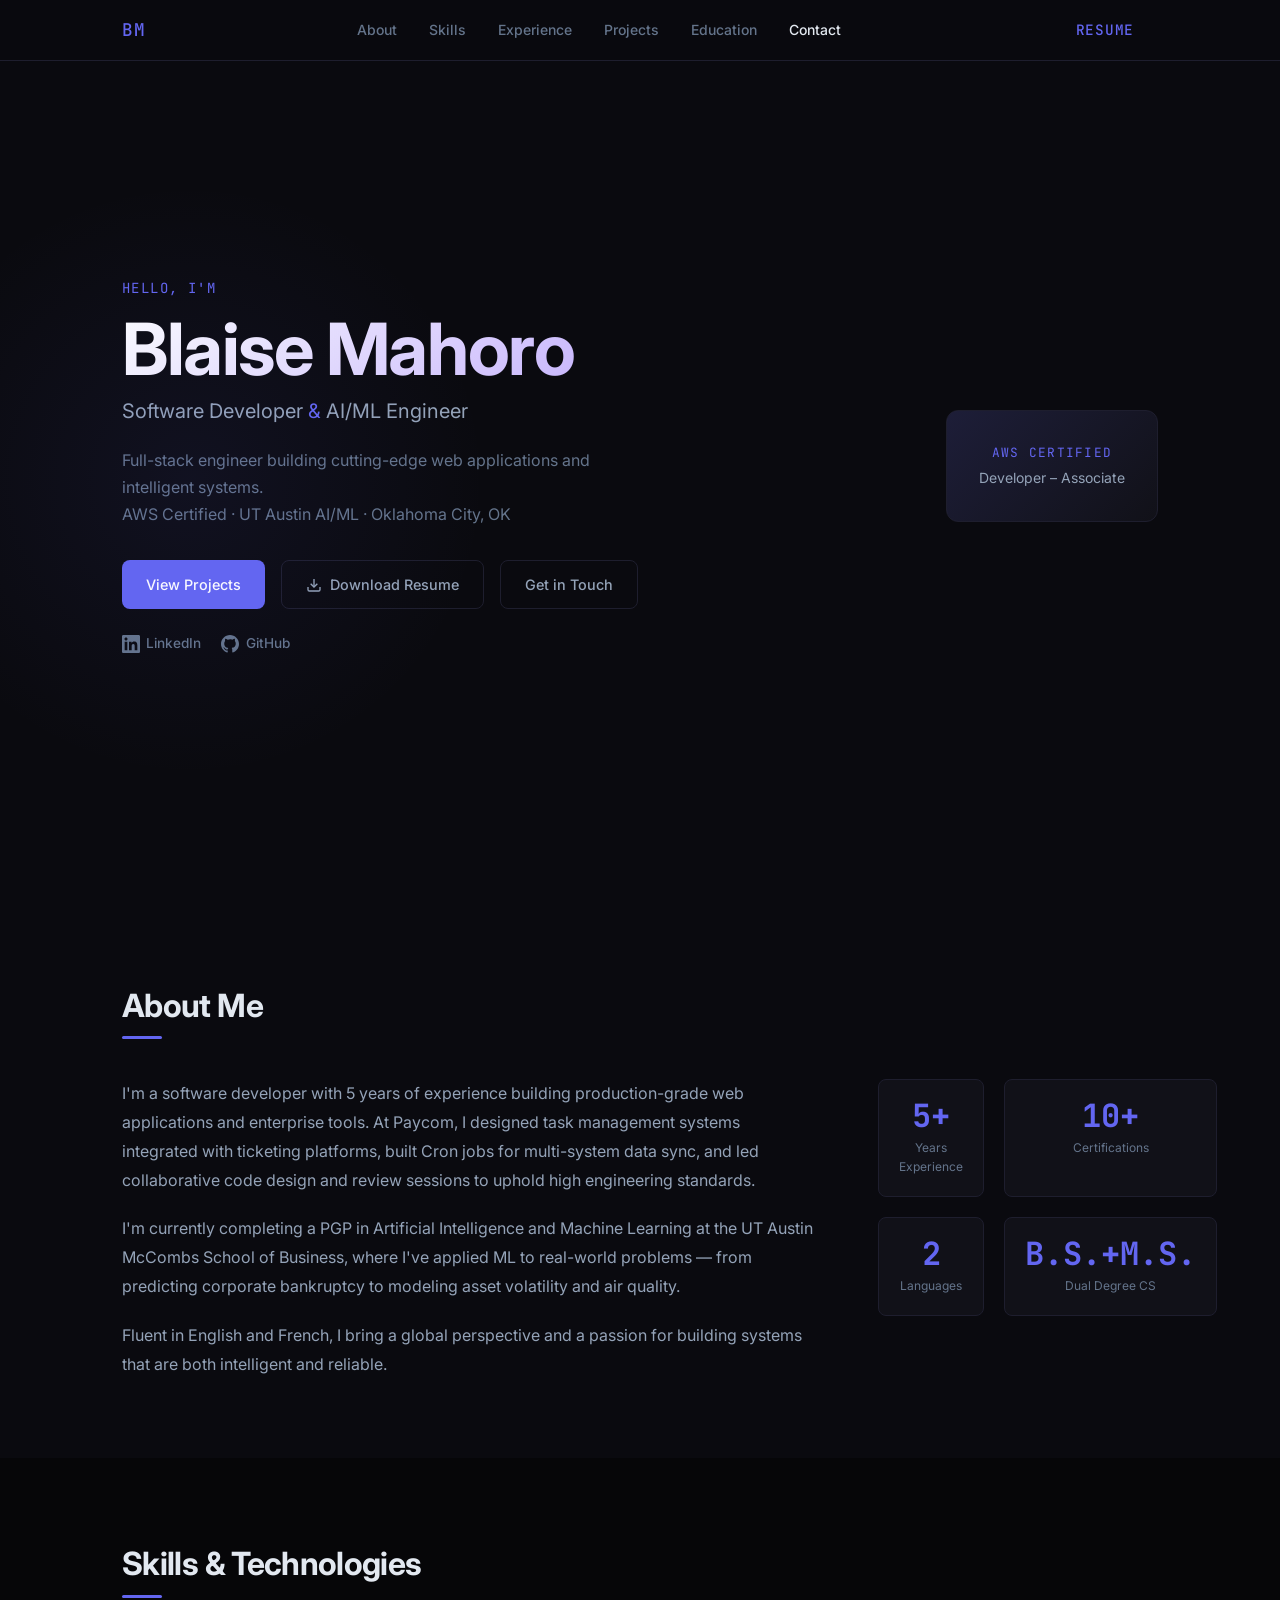
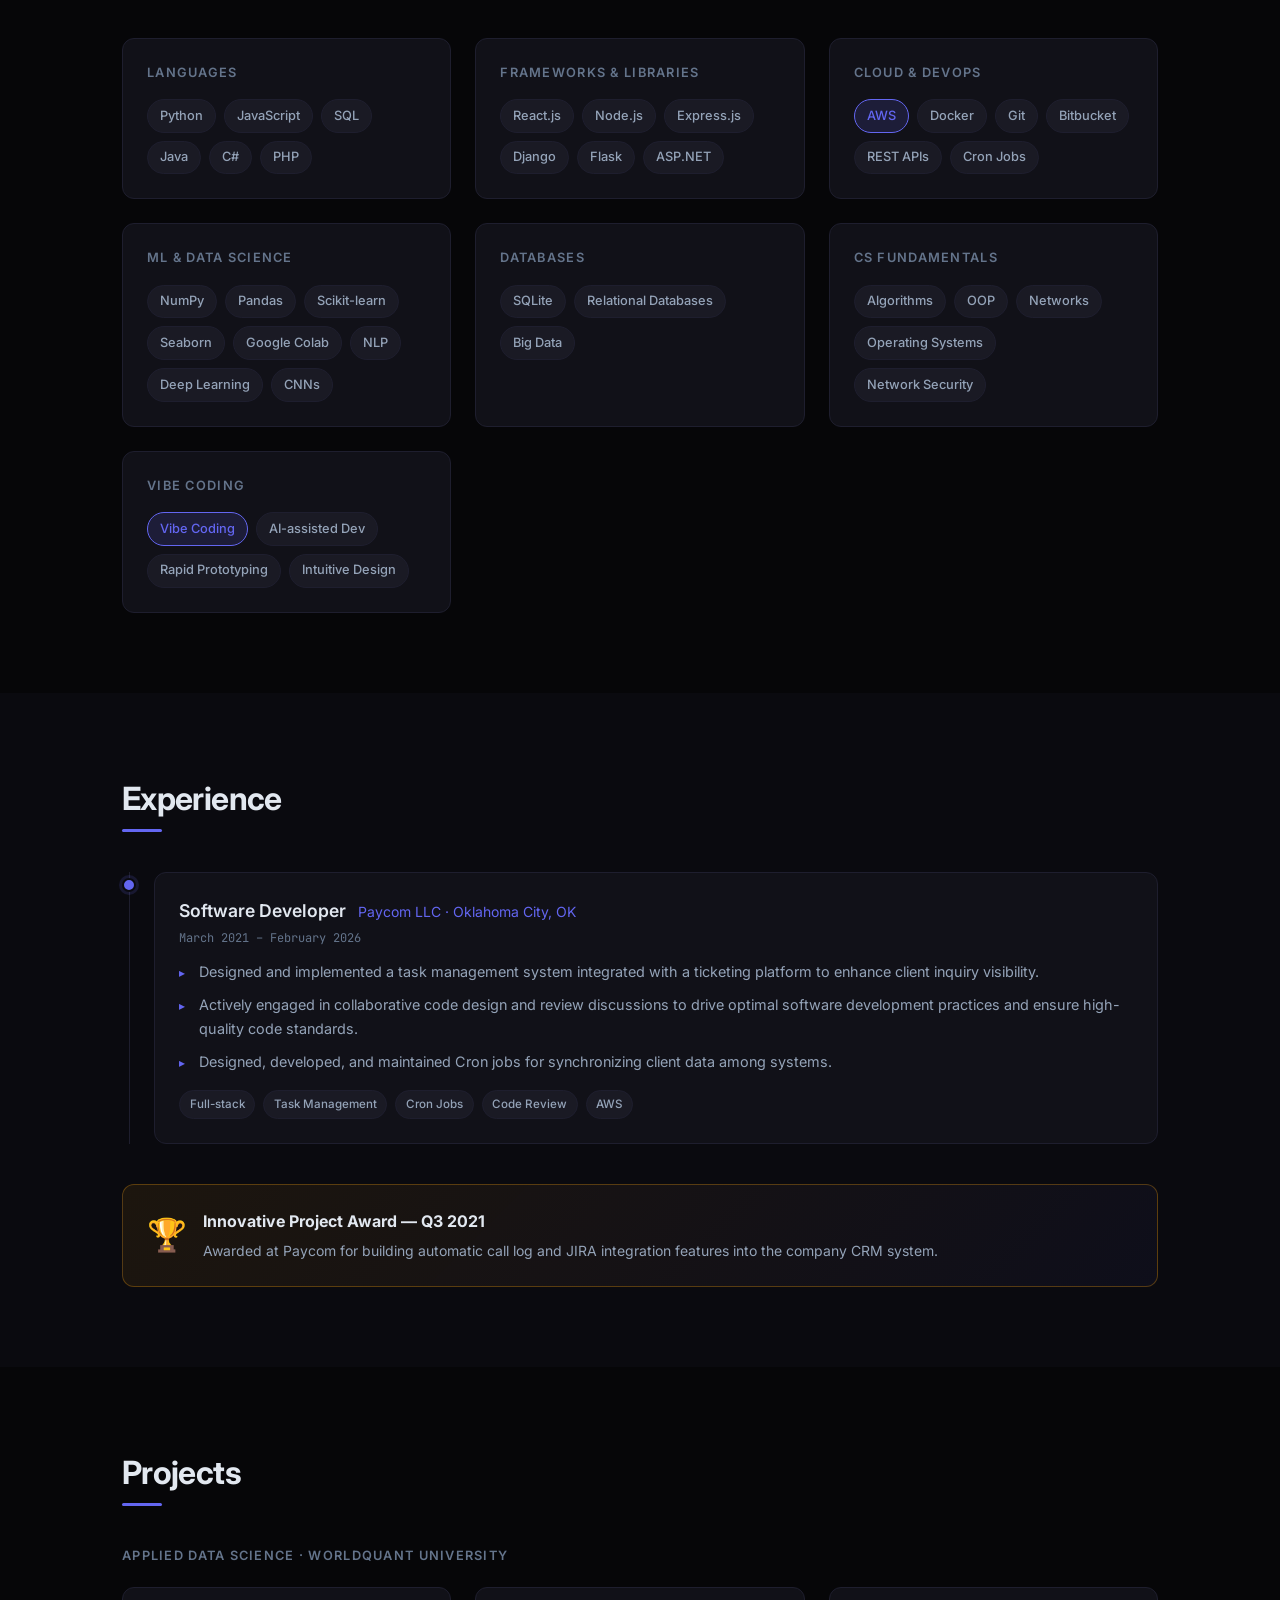
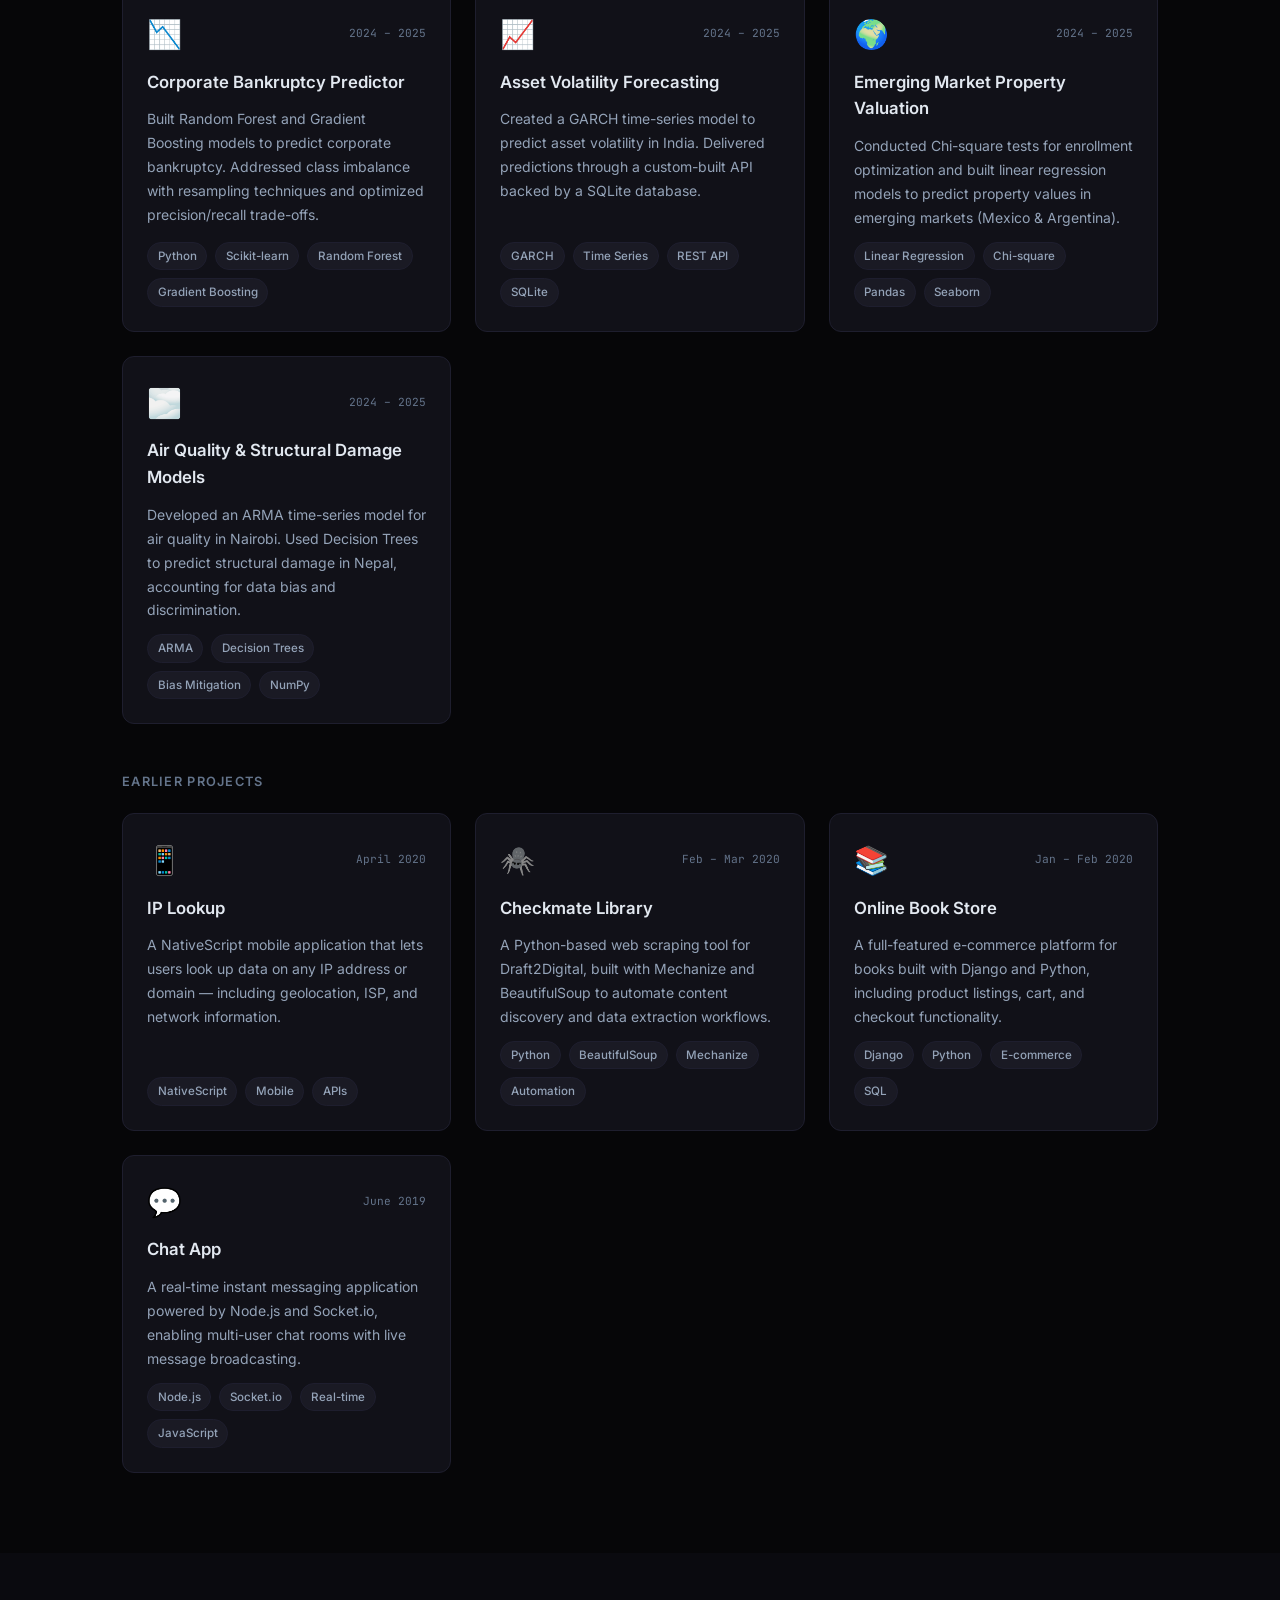
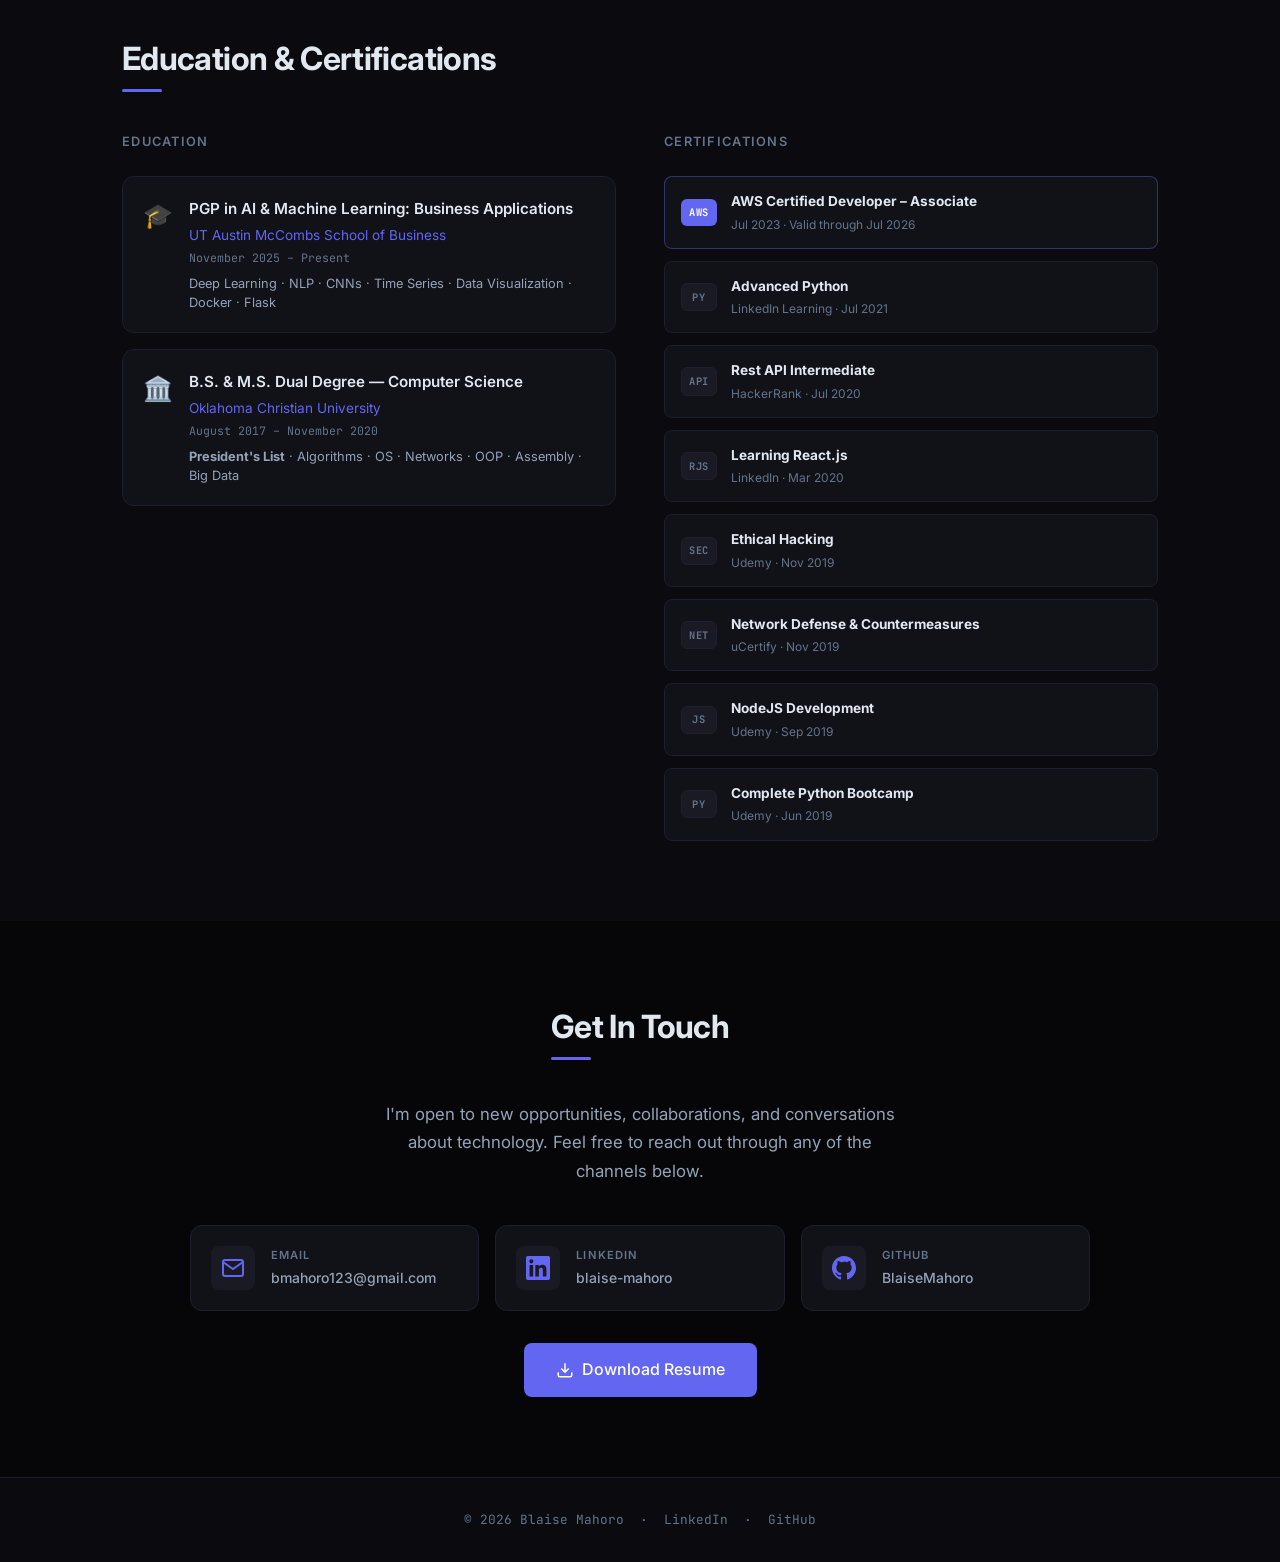
==== index.html @ bd72ef9e "Initial portfolio site" ====
<!DOCTYPE html>
<html lang="en">
<head>
  <meta charset="UTF-8" />
  <meta name="viewport" content="width=device-width, initial-scale=1.0" />
  <title>Blaise Mahoro — Software Developer</title>
  <link rel="stylesheet" href="style.css" />
  <link rel="preconnect" href="https://fonts.googleapis.com" />
  <link href="https://fonts.googleapis.com/css2?family=Inter:wght@300;400;500;600;700&family=JetBrains+Mono:wght@400;500&display=swap" rel="stylesheet" />
</head>
<body>

  <!-- Navigation -->
  <nav class="nav">
    <div class="nav-inner">
      <span class="nav-logo">BM</span>
      <ul class="nav-links">
        <li><a href="#about">About</a></li>
        <li><a href="#skills">Skills</a></li>
        <li><a href="#experience">Experience</a></li>
        <li><a href="#projects">Projects</a></li>
        <li><a href="#education">Education</a></li>
        <li><a href="#contact">Contact</a></li>
      </ul>
      <a href="blaise_mahoro_resume.pdf" target="_blank" class="btn btn-nav-resume">Resume</a>
    </div>
  </nav>

  <!-- Hero -->
  <section class="hero">
    <div class="hero-content">
      <p class="hero-eyebrow">Hello, I'm</p>
      <h1 class="hero-name">Blaise Mahoro</h1>
      <p class="hero-title">Software Developer <span class="at">&amp;</span> AI/ML Engineer</p>
      <p class="hero-sub">Full-stack engineer building cutting-edge web applications and intelligent systems.<br/>AWS Certified · UT Austin AI/ML · Oklahoma City, OK</p>
      <div class="hero-cta">
        <a href="#projects" class="btn btn-primary">View Projects</a>
        <a href="blaise_mahoro_resume.pdf" target="_blank" class="btn btn-outline">
          <svg xmlns="http://www.w3.org/2000/svg" viewBox="0 0 24 24" fill="none" stroke="currentColor" stroke-width="2" width="16" height="16"><path d="M21 15v4a2 2 0 0 1-2 2H5a2 2 0 0 1-2-2v-4"/><polyline points="7 10 12 15 17 10"/><line x1="12" y1="15" x2="12" y2="3"/></svg>
          Download Resume
        </a>
        <a href="#contact" class="btn btn-outline">Get in Touch</a>
      </div>
      <div class="hero-socials">
        <a href="https://www.linkedin.com/in/blaise-mahoro/" target="_blank" rel="noopener" class="social-link">
          <svg xmlns="http://www.w3.org/2000/svg" viewBox="0 0 24 24" fill="currentColor" width="18" height="18"><path d="M20.447 20.452h-3.554v-5.569c0-1.328-.027-3.037-1.852-3.037-1.853 0-2.136 1.445-2.136 2.939v5.667H9.351V9h3.414v1.561h.046c.477-.9 1.637-1.85 3.37-1.85 3.601 0 4.267 2.37 4.267 5.455v6.286zM5.337 7.433c-1.144 0-2.063-.926-2.063-2.065 0-1.138.92-2.063 2.063-2.063 1.14 0 2.064.925 2.064 2.063 0 1.139-.925 2.065-2.064 2.065zm1.782 13.019H3.555V9h3.564v11.452zM22.225 0H1.771C.792 0 0 .774 0 1.729v20.542C0 23.227.792 24 1.771 24h20.451C23.2 24 24 23.227 24 22.271V1.729C24 .774 23.2 0 22.222 0h.003z"/></svg>
          LinkedIn
        </a>
        <a href="https://github.com/BlaiseMahoro" target="_blank" rel="noopener" class="social-link">
          <svg xmlns="http://www.w3.org/2000/svg" viewBox="0 0 24 24" fill="currentColor" width="18" height="18"><path d="M12 0C5.374 0 0 5.373 0 12c0 5.302 3.438 9.8 8.207 11.387.599.111.793-.261.793-.577v-2.234c-3.338.726-4.033-1.416-4.033-1.416-.546-1.387-1.333-1.756-1.333-1.756-1.089-.745.083-.729.083-.729 1.205.084 1.839 1.237 1.839 1.237 1.07 1.834 2.807 1.304 3.492.997.107-.775.418-1.305.762-1.604-2.665-.305-5.467-1.334-5.467-5.931 0-1.311.469-2.381 1.236-3.221-.124-.303-.535-1.524.117-3.176 0 0 1.008-.322 3.301 1.23A11.509 11.509 0 0 1 12 5.803c1.02.005 2.047.138 3.006.404 2.291-1.552 3.297-1.23 3.297-1.23.653 1.653.242 2.874.118 3.176.77.84 1.235 1.911 1.235 3.221 0 4.609-2.807 5.624-5.479 5.921.43.372.823 1.102.823 2.222v3.293c0 .319.192.694.801.576C20.566 21.797 24 17.3 24 12c0-6.627-5.373-12-12-12z"/></svg>
          GitHub
        </a>
      </div>
    </div>
    <div class="hero-badge">
      <div class="badge-inner">
        <span class="badge-label">AWS Certified</span>
        <span class="badge-sub">Developer – Associate</span>
      </div>
    </div>
  </section>

  <!-- About -->
  <section id="about" class="section">
    <div class="container">
      <h2 class="section-title">About Me</h2>
      <div class="about-grid">
        <div class="about-text">
          <p>I'm a software developer with 5 years of experience building production-grade web applications and enterprise tools. At Paycom, I designed task management systems integrated with ticketing platforms, built Cron jobs for multi-system data sync, and led collaborative code design and review sessions to uphold high engineering standards.</p>
          <p>I'm currently completing a PGP in Artificial Intelligence and Machine Learning at the UT Austin McCombs School of Business, where I've applied ML to real-world problems — from predicting corporate bankruptcy to modeling asset volatility and air quality.</p>
          <p>Fluent in English and French, I bring a global perspective and a passion for building systems that are both intelligent and reliable.</p>
        </div>
        <div class="about-stats">
          <div class="stat">
            <span class="stat-number">5+</span>
            <span class="stat-label">Years Experience</span>
          </div>
          <div class="stat">
            <span class="stat-number">10+</span>
            <span class="stat-label">Certifications</span>
          </div>
          <div class="stat">
            <span class="stat-number">2</span>
            <span class="stat-label">Languages</span>
          </div>
          <div class="stat">
            <span class="stat-number">B.S.+M.S.</span>
            <span class="stat-label">Dual Degree CS</span>
          </div>
        </div>
      </div>
    </div>
  </section>

  <!-- Skills -->
  <section id="skills" class="section section-dark">
    <div class="container">
      <h2 class="section-title">Skills &amp; Technologies</h2>
      <div class="skills-grid">

        <div class="skill-group">
          <h3 class="skill-group-title">Languages</h3>
          <div class="tags">
            <span class="tag">Python</span>
            <span class="tag">JavaScript</span>
            <span class="tag">SQL</span>
            <span class="tag">Java</span>
            <span class="tag">C#</span>
            <span class="tag">PHP</span>
          </div>
        </div>

        <div class="skill-group">
          <h3 class="skill-group-title">Frameworks &amp; Libraries</h3>
          <div class="tags">
            <span class="tag">React.js</span>
            <span class="tag">Node.js</span>
            <span class="tag">Express.js</span>
            <span class="tag">Django</span>
            <span class="tag">Flask</span>
            <span class="tag">ASP.NET</span>
          </div>
        </div>

        <div class="skill-group">
          <h3 class="skill-group-title">Cloud &amp; DevOps</h3>
          <div class="tags">
            <span class="tag tag-accent">AWS</span>
            <span class="tag">Docker</span>
            <span class="tag">Git</span>
            <span class="tag">Bitbucket</span>
            <span class="tag">REST APIs</span>
            <span class="tag">Cron Jobs</span>
          </div>
        </div>

        <div class="skill-group">
          <h3 class="skill-group-title">ML &amp; Data Science</h3>
          <div class="tags">
            <span class="tag">NumPy</span>
            <span class="tag">Pandas</span>
            <span class="tag">Scikit-learn</span>
            <span class="tag">Seaborn</span>
            <span class="tag">Google Colab</span>
            <span class="tag">NLP</span>
            <span class="tag">Deep Learning</span>
            <span class="tag">CNNs</span>
          </div>
        </div>

        <div class="skill-group">
          <h3 class="skill-group-title">Databases</h3>
          <div class="tags">
            <span class="tag">SQLite</span>
            <span class="tag">Relational Databases</span>
            <span class="tag">Big Data</span>
          </div>
        </div>

        <div class="skill-group">
          <h3 class="skill-group-title">CS Fundamentals</h3>
          <div class="tags">
            <span class="tag">Algorithms</span>
            <span class="tag">OOP</span>
            <span class="tag">Networks</span>
            <span class="tag">Operating Systems</span>
            <span class="tag">Network Security</span>
          </div>
        </div>

        <div class="skill-group">
          <h3 class="skill-group-title">Vibe Coding</h3>
          <div class="tags">
            <span class="tag tag-accent">Vibe Coding</span>
            <span class="tag">AI-assisted Dev</span>
            <span class="tag">Rapid Prototyping</span>
            <span class="tag">Intuitive Design</span>
          </div>
        </div>

      </div>
    </div>
  </section>

  <!-- Experience -->
  <section id="experience" class="section">
    <div class="container">
      <h2 class="section-title">Experience</h2>
      <div class="timeline">

        <div class="timeline-item">
          <div class="timeline-dot"></div>
          <div class="timeline-content">
            <div class="timeline-header">
              <h3>Software Developer</h3>
              <span class="timeline-company">Paycom LLC · Oklahoma City, OK</span>
            </div>
            <span class="timeline-date">March 2021 – February 2026</span>
            <ul class="timeline-bullets">
              <li>Designed and implemented a task management system integrated with a ticketing platform to enhance client inquiry visibility.</li>
              <li>Actively engaged in collaborative code design and review discussions to drive optimal software development practices and ensure high-quality code standards.</li>
              <li>Designed, developed, and maintained Cron jobs for synchronizing client data among systems.</li>
            </ul>
            <div class="tags timeline-tags">
              <span class="tag tag-sm">Full-stack</span>
              <span class="tag tag-sm">Task Management</span>
              <span class="tag tag-sm">Cron Jobs</span>
              <span class="tag tag-sm">Code Review</span>
              <span class="tag tag-sm">AWS</span>
            </div>
          </div>
        </div>

      </div>

      <!-- Award callout -->
      <div class="award-card">
        <div class="award-icon">🏆</div>
        <div class="award-text">
          <strong>Innovative Project Award — Q3 2021</strong>
          <p>Awarded at Paycom for building automatic call log and JIRA integration features into the company CRM system.</p>
        </div>
      </div>
    </div>
  </section>

  <!-- Projects -->
  <section id="projects" class="section section-dark">
    <div class="container">
      <h2 class="section-title">Projects</h2>

      <h3 class="projects-sub-title">Applied Data Science · WorldQuant University</h3>
      <div class="projects-grid" style="margin-bottom: 3rem;">

        <div class="project-card">
          <div class="project-header">
            <span class="project-icon">📉</span>
            <span class="project-date">2024 – 2025</span>
          </div>
          <h3>Corporate Bankruptcy Predictor</h3>
          <p>Built Random Forest and Gradient Boosting models to predict corporate bankruptcy. Addressed class imbalance with resampling techniques and optimized precision/recall trade-offs.</p>
          <div class="tags">
            <span class="tag tag-sm">Python</span>
            <span class="tag tag-sm">Scikit-learn</span>
            <span class="tag tag-sm">Random Forest</span>
            <span class="tag tag-sm">Gradient Boosting</span>
          </div>
        </div>

        <div class="project-card">
          <div class="project-header">
            <span class="project-icon">📈</span>
            <span class="project-date">2024 – 2025</span>
          </div>
          <h3>Asset Volatility Forecasting</h3>
          <p>Created a GARCH time-series model to predict asset volatility in India. Delivered predictions through a custom-built API backed by a SQLite database.</p>
          <div class="tags">
            <span class="tag tag-sm">GARCH</span>
            <span class="tag tag-sm">Time Series</span>
            <span class="tag tag-sm">REST API</span>
            <span class="tag tag-sm">SQLite</span>
          </div>
        </div>

        <div class="project-card">
          <div class="project-header">
            <span class="project-icon">🌍</span>
            <span class="project-date">2024 – 2025</span>
          </div>
          <h3>Emerging Market Property Valuation</h3>
          <p>Conducted Chi-square tests for enrollment optimization and built linear regression models to predict property values in emerging markets (Mexico &amp; Argentina).</p>
          <div class="tags">
            <span class="tag tag-sm">Linear Regression</span>
            <span class="tag tag-sm">Chi-square</span>
            <span class="tag tag-sm">Pandas</span>
            <span class="tag tag-sm">Seaborn</span>
          </div>
        </div>

        <div class="project-card">
          <div class="project-header">
            <span class="project-icon">🌫️</span>
            <span class="project-date">2024 – 2025</span>
          </div>
          <h3>Air Quality &amp; Structural Damage Models</h3>
          <p>Developed an ARMA time-series model for air quality in Nairobi. Used Decision Trees to predict structural damage in Nepal, accounting for data bias and discrimination.</p>
          <div class="tags">
            <span class="tag tag-sm">ARMA</span>
            <span class="tag tag-sm">Decision Trees</span>
            <span class="tag tag-sm">Bias Mitigation</span>
            <span class="tag tag-sm">NumPy</span>
          </div>
        </div>

      </div>

      <h3 class="projects-sub-title">Earlier Projects</h3>
      <div class="projects-grid">

        <div class="project-card">
          <div class="project-header">
            <span class="project-icon">📱</span>
            <span class="project-date">April 2020</span>
          </div>
          <h3>IP Lookup</h3>
          <p>A NativeScript mobile application that lets users look up data on any IP address or domain — including geolocation, ISP, and network information.</p>
          <div class="tags">
            <span class="tag tag-sm">NativeScript</span>
            <span class="tag tag-sm">Mobile</span>
            <span class="tag tag-sm">APIs</span>
          </div>
        </div>

        <div class="project-card">
          <div class="project-header">
            <span class="project-icon">🕷️</span>
            <span class="project-date">Feb – Mar 2020</span>
          </div>
          <h3>Checkmate Library</h3>
          <p>A Python-based web scraping tool for Draft2Digital, built with Mechanize and BeautifulSoup to automate content discovery and data extraction workflows.</p>
          <div class="tags">
            <span class="tag tag-sm">Python</span>
            <span class="tag tag-sm">BeautifulSoup</span>
            <span class="tag tag-sm">Mechanize</span>
            <span class="tag tag-sm">Automation</span>
          </div>
        </div>

        <div class="project-card">
          <div class="project-header">
            <span class="project-icon">📚</span>
            <span class="project-date">Jan – Feb 2020</span>
          </div>
          <h3>Online Book Store</h3>
          <p>A full-featured e-commerce platform for books built with Django and Python, including product listings, cart, and checkout functionality.</p>
          <div class="tags">
            <span class="tag tag-sm">Django</span>
            <span class="tag tag-sm">Python</span>
            <span class="tag tag-sm">E-commerce</span>
            <span class="tag tag-sm">SQL</span>
          </div>
        </div>

        <div class="project-card">
          <div class="project-header">
            <span class="project-icon">💬</span>
            <span class="project-date">June 2019</span>
          </div>
          <h3>Chat App</h3>
          <p>A real-time instant messaging application powered by Node.js and Socket.io, enabling multi-user chat rooms with live message broadcasting.</p>
          <div class="tags">
            <span class="tag tag-sm">Node.js</span>
            <span class="tag tag-sm">Socket.io</span>
            <span class="tag tag-sm">Real-time</span>
            <span class="tag tag-sm">JavaScript</span>
          </div>
        </div>

      </div>
    </div>
  </section>

  <!-- Education & Certs -->
  <section id="education" class="section">
    <div class="container">
      <h2 class="section-title">Education &amp; Certifications</h2>
      <div class="edu-grid">

        <div class="edu-col">
          <h3 class="edu-col-title">Education</h3>

          <div class="edu-card">
            <div class="edu-icon">🎓</div>
            <div class="edu-info">
              <h4>PGP in AI &amp; Machine Learning: Business Applications</h4>
              <p class="edu-school">UT Austin McCombs School of Business</p>
              <p class="edu-date">November 2025 – Present</p>
              <p class="edu-desc">Deep Learning · NLP · CNNs · Time Series · Data Visualization · Docker · Flask</p>
            </div>
          </div>

          <div class="edu-card">
            <div class="edu-icon">🏛️</div>
            <div class="edu-info">
              <h4>B.S. &amp; M.S. Dual Degree — Computer Science</h4>
              <p class="edu-school">Oklahoma Christian University</p>
              <p class="edu-date">August 2017 – November 2020</p>
              <p class="edu-desc"><strong>President's List</strong> · Algorithms · OS · Networks · OOP · Assembly · Big Data</p>
            </div>
          </div>
        </div>

        <div class="edu-col">
          <h3 class="edu-col-title">Certifications</h3>

          <div class="cert-list">
            <div class="cert-item cert-featured">
              <span class="cert-badge">AWS</span>
              <div>
                <strong>AWS Certified Developer – Associate</strong>
                <span class="cert-date">Jul 2023 · Valid through Jul 2026</span>
              </div>
            </div>
            <div class="cert-item">
              <span class="cert-badge cert-badge-gray">PY</span>
              <div>
                <strong>Advanced Python</strong>
                <span class="cert-date">LinkedIn Learning · Jul 2021</span>
              </div>
            </div>
            <div class="cert-item">
              <span class="cert-badge cert-badge-gray">API</span>
              <div>
                <strong>Rest API Intermediate</strong>
                <span class="cert-date">HackerRank · Jul 2020</span>
              </div>
            </div>
            <div class="cert-item">
              <span class="cert-badge cert-badge-gray">RJS</span>
              <div>
                <strong>Learning React.js</strong>
                <span class="cert-date">LinkedIn · Mar 2020</span>
              </div>
            </div>
            <div class="cert-item">
              <span class="cert-badge cert-badge-gray">SEC</span>
              <div>
                <strong>Ethical Hacking</strong>
                <span class="cert-date">Udemy · Nov 2019</span>
              </div>
            </div>
            <div class="cert-item">
              <span class="cert-badge cert-badge-gray">NET</span>
              <div>
                <strong>Network Defense &amp; Countermeasures</strong>
                <span class="cert-date">uCertify · Nov 2019</span>
              </div>
            </div>
            <div class="cert-item">
              <span class="cert-badge cert-badge-gray">JS</span>
              <div>
                <strong>NodeJS Development</strong>
                <span class="cert-date">Udemy · Sep 2019</span>
              </div>
            </div>
            <div class="cert-item">
              <span class="cert-badge cert-badge-gray">PY</span>
              <div>
                <strong>Complete Python Bootcamp</strong>
                <span class="cert-date">Udemy · Jun 2019</span>
              </div>
            </div>
          </div>
        </div>

      </div>
    </div>
  </section>

  <!-- Contact -->
  <section id="contact" class="section section-dark">
    <div class="container contact-container">
      <h2 class="section-title">Get In Touch</h2>
      <p class="contact-sub">I'm open to new opportunities, collaborations, and conversations about technology. Feel free to reach out through any of the channels below.</p>
      <div class="contact-grid">

        <a href="mailto:bmahoro123@gmail.com" class="contact-card">
          <div class="contact-card-icon">
            <svg xmlns="http://www.w3.org/2000/svg" viewBox="0 0 24 24" fill="none" stroke="currentColor" stroke-width="2" width="24" height="24"><path d="M4 4h16c1.1 0 2 .9 2 2v12c0 1.1-.9 2-2 2H4c-1.1 0-2-.9-2-2V6c0-1.1.9-2 2-2z"/><polyline points="22,6 12,13 2,6"/></svg>
          </div>
          <div class="contact-card-text">
            <span class="contact-card-label">Email</span>
            <span class="contact-card-value">bmahoro123@gmail.com</span>
          </div>
        </a>

<a href="https://www.linkedin.com/in/blaise-mahoro/" target="_blank" rel="noopener" class="contact-card">
          <div class="contact-card-icon">
            <svg xmlns="http://www.w3.org/2000/svg" viewBox="0 0 24 24" fill="currentColor" width="24" height="24"><path d="M20.447 20.452h-3.554v-5.569c0-1.328-.027-3.037-1.852-3.037-1.853 0-2.136 1.445-2.136 2.939v5.667H9.351V9h3.414v1.561h.046c.477-.9 1.637-1.85 3.37-1.85 3.601 0 4.267 2.37 4.267 5.455v6.286zM5.337 7.433c-1.144 0-2.063-.926-2.063-2.065 0-1.138.92-2.063 2.063-2.063 1.14 0 2.064.925 2.064 2.063 0 1.139-.925 2.065-2.064 2.065zm1.782 13.019H3.555V9h3.564v11.452zM22.225 0H1.771C.792 0 0 .774 0 1.729v20.542C0 23.227.792 24 1.771 24h20.451C23.2 24 24 23.227 24 22.271V1.729C24 .774 23.2 0 22.222 0h.003z"/></svg>
          </div>
          <div class="contact-card-text">
            <span class="contact-card-label">LinkedIn</span>
            <span class="contact-card-value">blaise-mahoro</span>
          </div>
        </a>

        <a href="https://github.com/BlaiseMahoro" target="_blank" rel="noopener" class="contact-card">
          <div class="contact-card-icon">
            <svg xmlns="http://www.w3.org/2000/svg" viewBox="0 0 24 24" fill="currentColor" width="24" height="24"><path d="M12 0C5.374 0 0 5.373 0 12c0 5.302 3.438 9.8 8.207 11.387.599.111.793-.261.793-.577v-2.234c-3.338.726-4.033-1.416-4.033-1.416-.546-1.387-1.333-1.756-1.333-1.756-1.089-.745.083-.729.083-.729 1.205.084 1.839 1.237 1.839 1.237 1.07 1.834 2.807 1.304 3.492.997.107-.775.418-1.305.762-1.604-2.665-.305-5.467-1.334-5.467-5.931 0-1.311.469-2.381 1.236-3.221-.124-.303-.535-1.524.117-3.176 0 0 1.008-.322 3.301 1.23A11.509 11.509 0 0 1 12 5.803c1.02.005 2.047.138 3.006.404 2.291-1.552 3.297-1.23 3.297-1.23.653 1.653.242 2.874.118 3.176.77.84 1.235 1.911 1.235 3.221 0 4.609-2.807 5.624-5.479 5.921.43.372.823 1.102.823 2.222v3.293c0 .319.192.694.801.576C20.566 21.797 24 17.3 24 12c0-6.627-5.373-12-12-12z"/></svg>
          </div>
          <div class="contact-card-text">
            <span class="contact-card-label">GitHub</span>
            <span class="contact-card-value">BlaiseMahoro</span>
          </div>
        </a>

      </div>

      <div class="resume-cta">
        <a href="blaise_mahoro_resume.pdf" target="_blank" class="btn btn-primary btn-lg">
          <svg xmlns="http://www.w3.org/2000/svg" viewBox="0 0 24 24" fill="none" stroke="currentColor" stroke-width="2" width="18" height="18"><path d="M21 15v4a2 2 0 0 1-2 2H5a2 2 0 0 1-2-2v-4"/><polyline points="7 10 12 15 17 10"/><line x1="12" y1="15" x2="12" y2="3"/></svg>
          Download Resume
        </a>
      </div>
    </div>
  </section>

  <!-- Footer -->
  <footer class="footer">
    <p>© 2026 Blaise Mahoro &nbsp;·&nbsp;
      <a href="https://www.linkedin.com/in/blaise-mahoro/" target="_blank" rel="noopener">LinkedIn</a> &nbsp;·&nbsp;
      <a href="https://github.com/BlaiseMahoro" target="_blank" rel="noopener">GitHub</a>
    </p>
  </footer>

  <script src="script.js"></script>
</body>
</html>
---- style.css ----
/* ===== Reset & Base ===== */
*, *::before, *::after { box-sizing: border-box; margin: 0; padding: 0; }

:root {
  --bg: #0a0a0f;
  --bg-dark: #060608;
  --surface: #111118;
  --surface-2: #1a1a24;
  --border: #1e1e2e;
  --accent: #6366f1;
  --accent-glow: rgba(99, 102, 241, 0.15);
  --accent-2: #a78bfa;
  --text: #e2e8f0;
  --text-muted: #64748b;
  --text-dim: #94a3b8;
  --success: #10b981;
  --font: 'Inter', system-ui, sans-serif;
  --mono: 'JetBrains Mono', monospace;
  --radius: 12px;
  --radius-sm: 8px;
}

html { scroll-behavior: smooth; }

body {
  font-family: var(--font);
  background: var(--bg);
  color: var(--text);
  line-height: 1.6;
  font-size: 16px;
  -webkit-font-smoothing: antialiased;
}

a { color: inherit; text-decoration: none; }

/* ===== Nav ===== */
.nav {
  position: fixed;
  top: 0; left: 0; right: 0;
  z-index: 100;
  background: rgba(10, 10, 15, 0.85);
  backdrop-filter: blur(16px);
  border-bottom: 1px solid var(--border);
}

.nav-inner {
  max-width: 1100px;
  margin: 0 auto;
  padding: 0 2rem;
  height: 60px;
  display: flex;
  align-items: center;
  justify-content: space-between;
  gap: 1rem;
}

.nav-logo {
  font-family: var(--mono);
  font-weight: 500;
  font-size: 1.1rem;
  color: var(--accent);
  letter-spacing: 0.05em;
  flex-shrink: 0;
}

.nav-links {
  display: flex;
  gap: 2rem;
  list-style: none;
  flex: 1;
  justify-content: center;
}

.nav-links a {
  font-size: 0.875rem;
  color: var(--text-muted);
  transition: color 0.2s;
  font-weight: 500;
}

.nav-links a:hover { color: var(--text); }

.btn-nav-resume {
  flex-shrink: 0;
  padding: 0.4rem 1rem;
  background: transparent;
  border: 1px solid var(--accent);
  color: var(--accent);
  border-radius: var(--radius-sm);
  font-size: 0.8rem;
  font-weight: 600;
  font-family: var(--mono);
  letter-spacing: 0.05em;
  transition: all 0.2s;
  text-transform: uppercase;
}

.btn-nav-resume:hover {
  background: var(--accent);
  color: #fff;
}

/* ===== Hero ===== */
.hero {
  min-height: 100vh;
  display: flex;
  align-items: center;
  justify-content: space-between;
  max-width: 1100px;
  margin: 0 auto;
  padding: 6rem 2rem 4rem;
  gap: 3rem;
  position: relative;
}

.hero::before {
  content: '';
  position: absolute;
  top: 20%;
  left: -200px;
  width: 600px;
  height: 600px;
  background: radial-gradient(circle, rgba(99,102,241,0.08) 0%, transparent 70%);
  pointer-events: none;
}

.hero-content { flex: 1; }

.hero-eyebrow {
  font-family: var(--mono);
  font-size: 0.875rem;
  color: var(--accent);
  letter-spacing: 0.1em;
  text-transform: uppercase;
  margin-bottom: 0.75rem;
}

.hero-name {
  font-size: clamp(2.5rem, 6vw, 4.5rem);
  font-weight: 700;
  letter-spacing: -0.02em;
  line-height: 1.05;
  background: linear-gradient(135deg, #fff 0%, var(--accent-2) 100%);
  -webkit-background-clip: text;
  -webkit-text-fill-color: transparent;
  background-clip: text;
  margin-bottom: 0.5rem;
}

.hero-title {
  font-size: 1.25rem;
  color: var(--text-dim);
  font-weight: 400;
  margin-bottom: 1.25rem;
}

.at { color: var(--accent); }

.hero-sub {
  color: var(--text-muted);
  font-size: 1rem;
  max-width: 500px;
  margin-bottom: 2rem;
  line-height: 1.7;
}

.hero-cta { display: flex; gap: 1rem; flex-wrap: wrap; margin-bottom: 1.5rem; }

.hero-socials {
  display: flex;
  gap: 1.25rem;
}

.social-link {
  display: inline-flex;
  align-items: center;
  gap: 0.4rem;
  font-size: 0.85rem;
  color: var(--text-muted);
  font-weight: 500;
  transition: color 0.2s;
}

.social-link:hover { color: var(--accent); }

.btn {
  display: inline-flex;
  align-items: center;
  gap: 0.5rem;
  padding: 0.75rem 1.5rem;
  border-radius: var(--radius-sm);
  font-size: 0.9rem;
  font-weight: 500;
  transition: all 0.2s;
  cursor: pointer;
  border: none;
}

.btn-primary {
  background: var(--accent);
  color: #fff;
}
.btn-primary:hover {
  background: #4f46e5;
  transform: translateY(-1px);
  box-shadow: 0 8px 25px rgba(99,102,241,0.35);
}

.btn-outline {
  background: transparent;
  color: var(--text-dim);
  border: 1px solid var(--border);
}
.btn-outline:hover {
  border-color: var(--accent);
  color: var(--accent);
  transform: translateY(-1px);
}

.hero-badge {
  flex-shrink: 0;
  background: var(--surface);
  border: 1px solid var(--border);
  border-radius: var(--radius);
  padding: 2rem;
  text-align: center;
  position: relative;
  overflow: hidden;
}

.hero-badge::before {
  content: '';
  position: absolute;
  inset: 0;
  background: linear-gradient(135deg, var(--accent-glow), transparent);
}

.badge-inner { position: relative; }

.badge-label {
  display: block;
  font-family: var(--mono);
  font-size: 0.8rem;
  color: var(--accent);
  letter-spacing: 0.1em;
  text-transform: uppercase;
  margin-bottom: 0.25rem;
}

.badge-sub {
  display: block;
  font-size: 0.875rem;
  color: var(--text-dim);
}

/* ===== Sections ===== */
.section {
  padding: 5rem 0;
}

.section-dark {
  background: var(--bg-dark);
}

.container {
  max-width: 1100px;
  margin: 0 auto;
  padding: 0 2rem;
}

.section-title {
  font-size: 2rem;
  font-weight: 700;
  letter-spacing: -0.02em;
  margin-bottom: 3rem;
  position: relative;
  display: inline-block;
}

.section-title::after {
  content: '';
  position: absolute;
  bottom: -8px;
  left: 0;
  width: 40px;
  height: 3px;
  background: var(--accent);
  border-radius: 2px;
}

/* ===== About ===== */
.about-grid {
  display: grid;
  grid-template-columns: 1fr 280px;
  gap: 4rem;
  align-items: start;
}

.about-text p {
  color: var(--text-dim);
  margin-bottom: 1.25rem;
  line-height: 1.8;
}

.about-text p:last-child { margin-bottom: 0; }

.about-stats {
  display: grid;
  grid-template-columns: 1fr 1fr;
  gap: 1.25rem;
}

.stat {
  background: var(--surface);
  border: 1px solid var(--border);
  border-radius: var(--radius-sm);
  padding: 1.25rem;
  text-align: center;
}

.stat-number {
  display: block;
  font-size: 2rem;
  font-weight: 700;
  color: var(--accent);
  font-family: var(--mono);
  line-height: 1;
}

.stat-label {
  font-size: 0.75rem;
  color: var(--text-muted);
  margin-top: 0.35rem;
  display: block;
}

/* ===== Skills ===== */
.skills-grid {
  display: grid;
  grid-template-columns: repeat(auto-fill, minmax(280px, 1fr));
  gap: 1.5rem;
}

.skill-group {
  background: var(--surface);
  border: 1px solid var(--border);
  border-radius: var(--radius);
  padding: 1.5rem;
  transition: border-color 0.2s;
}

.skill-group:hover { border-color: var(--accent); }

.skill-group-title {
  font-size: 0.8rem;
  font-weight: 600;
  text-transform: uppercase;
  letter-spacing: 0.1em;
  color: var(--text-muted);
  margin-bottom: 1rem;
}

/* ===== Tags ===== */
.tags { display: flex; flex-wrap: wrap; gap: 0.5rem; }

.tag {
  background: var(--surface-2);
  border: 1px solid var(--border);
  color: var(--text-dim);
  padding: 0.35rem 0.75rem;
  border-radius: 100px;
  font-size: 0.8rem;
  font-weight: 500;
  transition: all 0.2s;
}

.tag:hover {
  border-color: var(--accent);
  color: var(--accent);
}

.tag-accent {
  background: var(--accent-glow);
  border-color: var(--accent);
  color: var(--accent);
}

.tag-sm {
  font-size: 0.725rem;
  padding: 0.25rem 0.6rem;
}

/* ===== Timeline ===== */
.timeline {
  position: relative;
  padding-left: 2rem;
}

.timeline::before {
  content: '';
  position: absolute;
  left: 7px;
  top: 0; bottom: 0;
  width: 1px;
  background: var(--border);
}

.timeline-item {
  position: relative;
  margin-bottom: 2.5rem;
}

.timeline-dot {
  position: absolute;
  left: -2rem;
  top: 6px;
  width: 14px;
  height: 14px;
  border-radius: 50%;
  background: var(--accent);
  border: 2px solid var(--bg);
  box-shadow: 0 0 0 3px var(--accent-glow);
}

.timeline-dot-muted {
  background: var(--text-muted);
  box-shadow: none;
}

.timeline-content {
  background: var(--surface);
  border: 1px solid var(--border);
  border-radius: var(--radius);
  padding: 1.5rem;
  transition: border-color 0.2s;
}

.timeline-content:hover { border-color: var(--accent); }

.timeline-header {
  display: flex;
  align-items: baseline;
  gap: 0.75rem;
  flex-wrap: wrap;
  margin-bottom: 0.25rem;
}

.timeline-header h3 {
  font-size: 1.1rem;
  font-weight: 600;
}

.timeline-company {
  font-size: 0.875rem;
  color: var(--accent);
}

.timeline-date {
  font-family: var(--mono);
  font-size: 0.75rem;
  color: var(--text-muted);
  display: block;
  margin-bottom: 0.75rem;
}

.timeline-content p {
  color: var(--text-dim);
  font-size: 0.9rem;
  line-height: 1.7;
  margin-bottom: 1rem;
}

.timeline-bullets {
  list-style: none;
  margin-bottom: 1rem;
  display: flex;
  flex-direction: column;
  gap: 0.5rem;
}

.timeline-bullets li {
  color: var(--text-dim);
  font-size: 0.9rem;
  line-height: 1.7;
  padding-left: 1.25rem;
  position: relative;
}

.timeline-bullets li::before {
  content: '▸';
  position: absolute;
  left: 0;
  color: var(--accent);
  font-size: 0.75rem;
  top: 3px;
}

.timeline-tags { margin-top: 0.5rem; }

.award-card {
  display: flex;
  align-items: flex-start;
  gap: 1rem;
  background: linear-gradient(135deg, rgba(245,158,11,0.08), rgba(99,102,241,0.05));
  border: 1px solid rgba(245,158,11,0.3);
  border-radius: var(--radius);
  padding: 1.5rem;
  margin-top: 2rem;
}

.award-icon { font-size: 2rem; flex-shrink: 0; }

.award-text strong {
  display: block;
  margin-bottom: 0.35rem;
  font-size: 1rem;
}

.award-text p {
  color: var(--text-dim);
  font-size: 0.875rem;
  line-height: 1.6;
}

/* ===== Projects ===== */
.projects-sub-title {
  font-size: 0.8rem;
  font-weight: 600;
  text-transform: uppercase;
  letter-spacing: 0.1em;
  color: var(--text-muted);
  margin-bottom: 1.25rem;
}

.projects-grid {
  display: grid;
  grid-template-columns: repeat(auto-fill, minmax(280px, 1fr));
  gap: 1.5rem;
}

.project-card {
  background: var(--surface);
  border: 1px solid var(--border);
  border-radius: var(--radius);
  padding: 1.5rem;
  transition: all 0.25s;
  display: flex;
  flex-direction: column;
  gap: 0.75rem;
}

.project-card:hover {
  border-color: var(--accent);
  transform: translateY(-4px);
  box-shadow: 0 12px 40px rgba(99,102,241,0.15);
}

.project-header {
  display: flex;
  justify-content: space-between;
  align-items: center;
}

.project-icon { font-size: 1.75rem; }

.project-date {
  font-family: var(--mono);
  font-size: 0.7rem;
  color: var(--text-muted);
}

.project-card h3 {
  font-size: 1.05rem;
  font-weight: 600;
}

.project-card p {
  color: var(--text-dim);
  font-size: 0.875rem;
  line-height: 1.7;
  flex: 1;
}

/* ===== Education ===== */
.edu-grid {
  display: grid;
  grid-template-columns: 1fr 1fr;
  gap: 3rem;
  align-items: start;
}

.edu-col-title {
  font-size: 0.8rem;
  font-weight: 600;
  text-transform: uppercase;
  letter-spacing: 0.1em;
  color: var(--text-muted);
  margin-bottom: 1.5rem;
}

.edu-card {
  display: flex;
  gap: 1rem;
  align-items: flex-start;
  background: var(--surface);
  border: 1px solid var(--border);
  border-radius: var(--radius);
  padding: 1.25rem;
  margin-bottom: 1rem;
  transition: border-color 0.2s;
}

.edu-card:hover { border-color: var(--accent); }

.edu-icon { font-size: 1.5rem; flex-shrink: 0; }

.edu-info h4 {
  font-size: 0.95rem;
  font-weight: 600;
  margin-bottom: 0.2rem;
}

.edu-school {
  font-size: 0.85rem;
  color: var(--accent);
  margin-bottom: 0.15rem;
}

.edu-date {
  font-family: var(--mono);
  font-size: 0.725rem;
  color: var(--text-muted);
  margin-bottom: 0.4rem;
}

.edu-desc {
  font-size: 0.8rem;
  color: var(--text-dim);
  line-height: 1.5;
}

.cert-list { display: flex; flex-direction: column; gap: 0.75rem; }

.cert-item {
  display: flex;
  align-items: center;
  gap: 0.875rem;
  padding: 0.875rem 1rem;
  background: var(--surface);
  border: 1px solid var(--border);
  border-radius: var(--radius-sm);
  transition: border-color 0.2s;
}

.cert-item:hover { border-color: var(--accent); }

.cert-featured { border-color: rgba(99,102,241,0.4); }

.cert-badge {
  background: var(--accent);
  color: #fff;
  font-family: var(--mono);
  font-size: 0.65rem;
  font-weight: 700;
  padding: 0.3rem 0.45rem;
  border-radius: 6px;
  flex-shrink: 0;
  min-width: 36px;
  text-align: center;
  letter-spacing: 0.05em;
}

.cert-badge-gray {
  background: var(--surface-2);
  color: var(--text-muted);
  border: 1px solid var(--border);
}

.cert-item strong {
  display: block;
  font-size: 0.85rem;
  margin-bottom: 0.1rem;
}

.cert-date {
  font-size: 0.75rem;
  color: var(--text-muted);
  display: block;
}

/* ===== Contact ===== */
.contact-container { text-align: center; }

.contact-sub {
  color: var(--text-dim);
  max-width: 520px;
  margin: 0 auto 2.5rem;
  font-size: 1.05rem;
  line-height: 1.7;
}

.contact-grid {
  display: grid;
  grid-template-columns: repeat(auto-fit, minmax(220px, 1fr));
  gap: 1rem;
  max-width: 900px;
  margin: 0 auto 2rem;
  text-align: left;
}

.contact-card {
  display: flex;
  align-items: center;
  gap: 1rem;
  padding: 1.25rem;
  background: var(--surface);
  border: 1px solid var(--border);
  border-radius: var(--radius);
  color: var(--text-dim);
  transition: all 0.2s;
}

.contact-card:hover {
  border-color: var(--accent);
  transform: translateY(-3px);
  box-shadow: 0 10px 30px rgba(99,102,241,0.15);
  color: var(--text);
}

.contact-card-icon {
  width: 44px;
  height: 44px;
  background: var(--surface-2);
  border-radius: var(--radius-sm);
  display: flex;
  align-items: center;
  justify-content: center;
  flex-shrink: 0;
  color: var(--accent);
}

.contact-card-text {
  display: flex;
  flex-direction: column;
  gap: 0.15rem;
  min-width: 0;
}

.contact-card-label {
  font-size: 0.7rem;
  font-weight: 600;
  text-transform: uppercase;
  letter-spacing: 0.1em;
  color: var(--text-muted);
}

.contact-card-value {
  font-size: 0.875rem;
  font-weight: 500;
  white-space: nowrap;
  overflow: hidden;
  text-overflow: ellipsis;
}

.resume-cta {
  margin-top: 1rem;
}

.btn-lg {
  padding: 0.875rem 2rem;
  font-size: 1rem;
}

/* Keep old .contact-link for any remaining use */
.contact-link {
  display: inline-flex;
  align-items: center;
  gap: 0.6rem;
  padding: 0.875rem 1.75rem;
  border: 1px solid var(--border);
  border-radius: var(--radius-sm);
  color: var(--text-dim);
  font-size: 0.9rem;
  font-weight: 500;
  transition: all 0.2s;
  background: var(--surface);
}

.contact-link:hover {
  border-color: var(--accent);
  color: var(--accent);
  transform: translateY(-2px);
  box-shadow: 0 8px 25px rgba(99,102,241,0.2);
}

/* ===== Footer ===== */
.footer {
  text-align: center;
  padding: 2rem;
  border-top: 1px solid var(--border);
  font-size: 0.8rem;
  color: var(--text-muted);
  font-family: var(--mono);
}

.footer a {
  color: var(--text-muted);
  transition: color 0.2s;
}

.footer a:hover { color: var(--accent); }

/* ===== Responsive ===== */
@media (max-width: 768px) {
  .nav-links { display: none; }

  .hero {
    flex-direction: column;
    padding-top: 5rem;
    text-align: center;
  }

  .hero-badge { width: 100%; }
  .hero-cta { justify-content: center; }
  .hero-sub { margin: 0 auto 2rem; }

  .about-grid { grid-template-columns: 1fr; }
  .about-stats { grid-template-columns: repeat(4, 1fr); }

  .edu-grid { grid-template-columns: 1fr; }

  .section-title { font-size: 1.5rem; }
}

@media (max-width: 480px) {
  .about-stats { grid-template-columns: 1fr 1fr; }
}
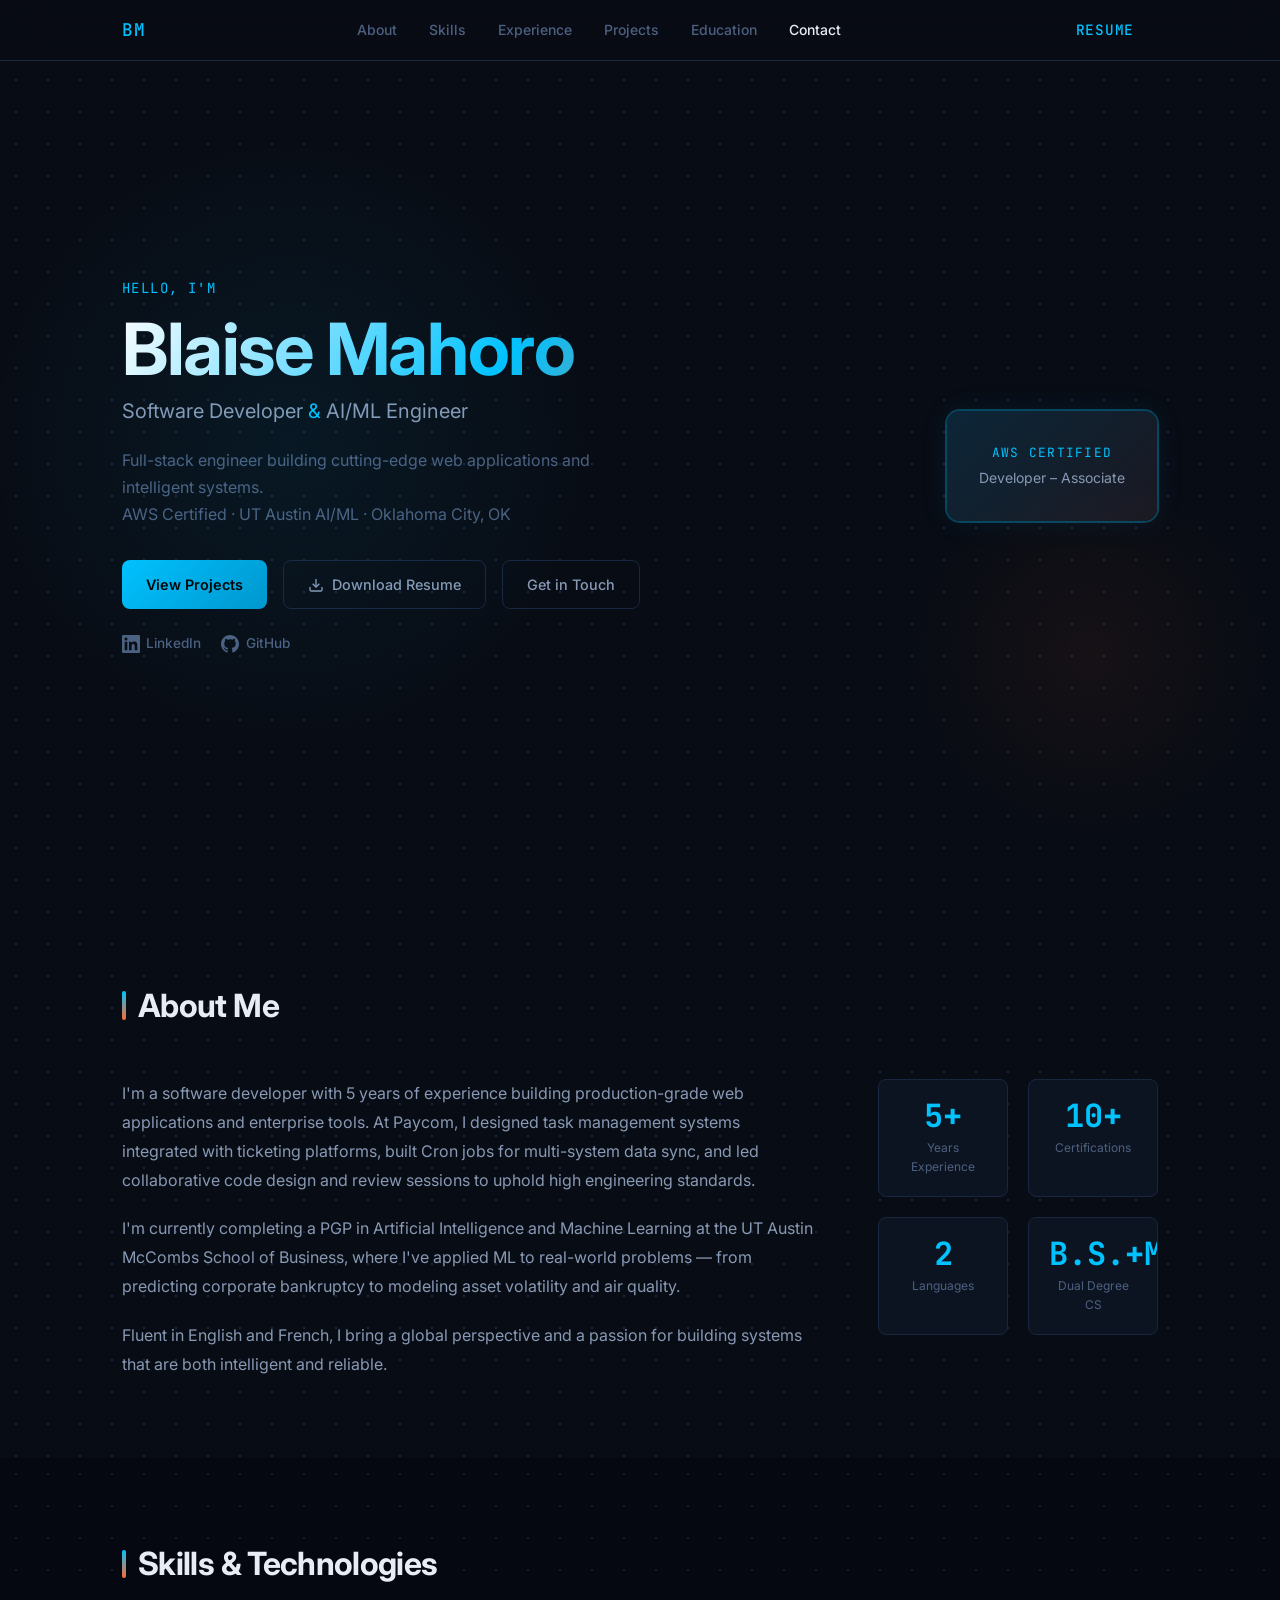
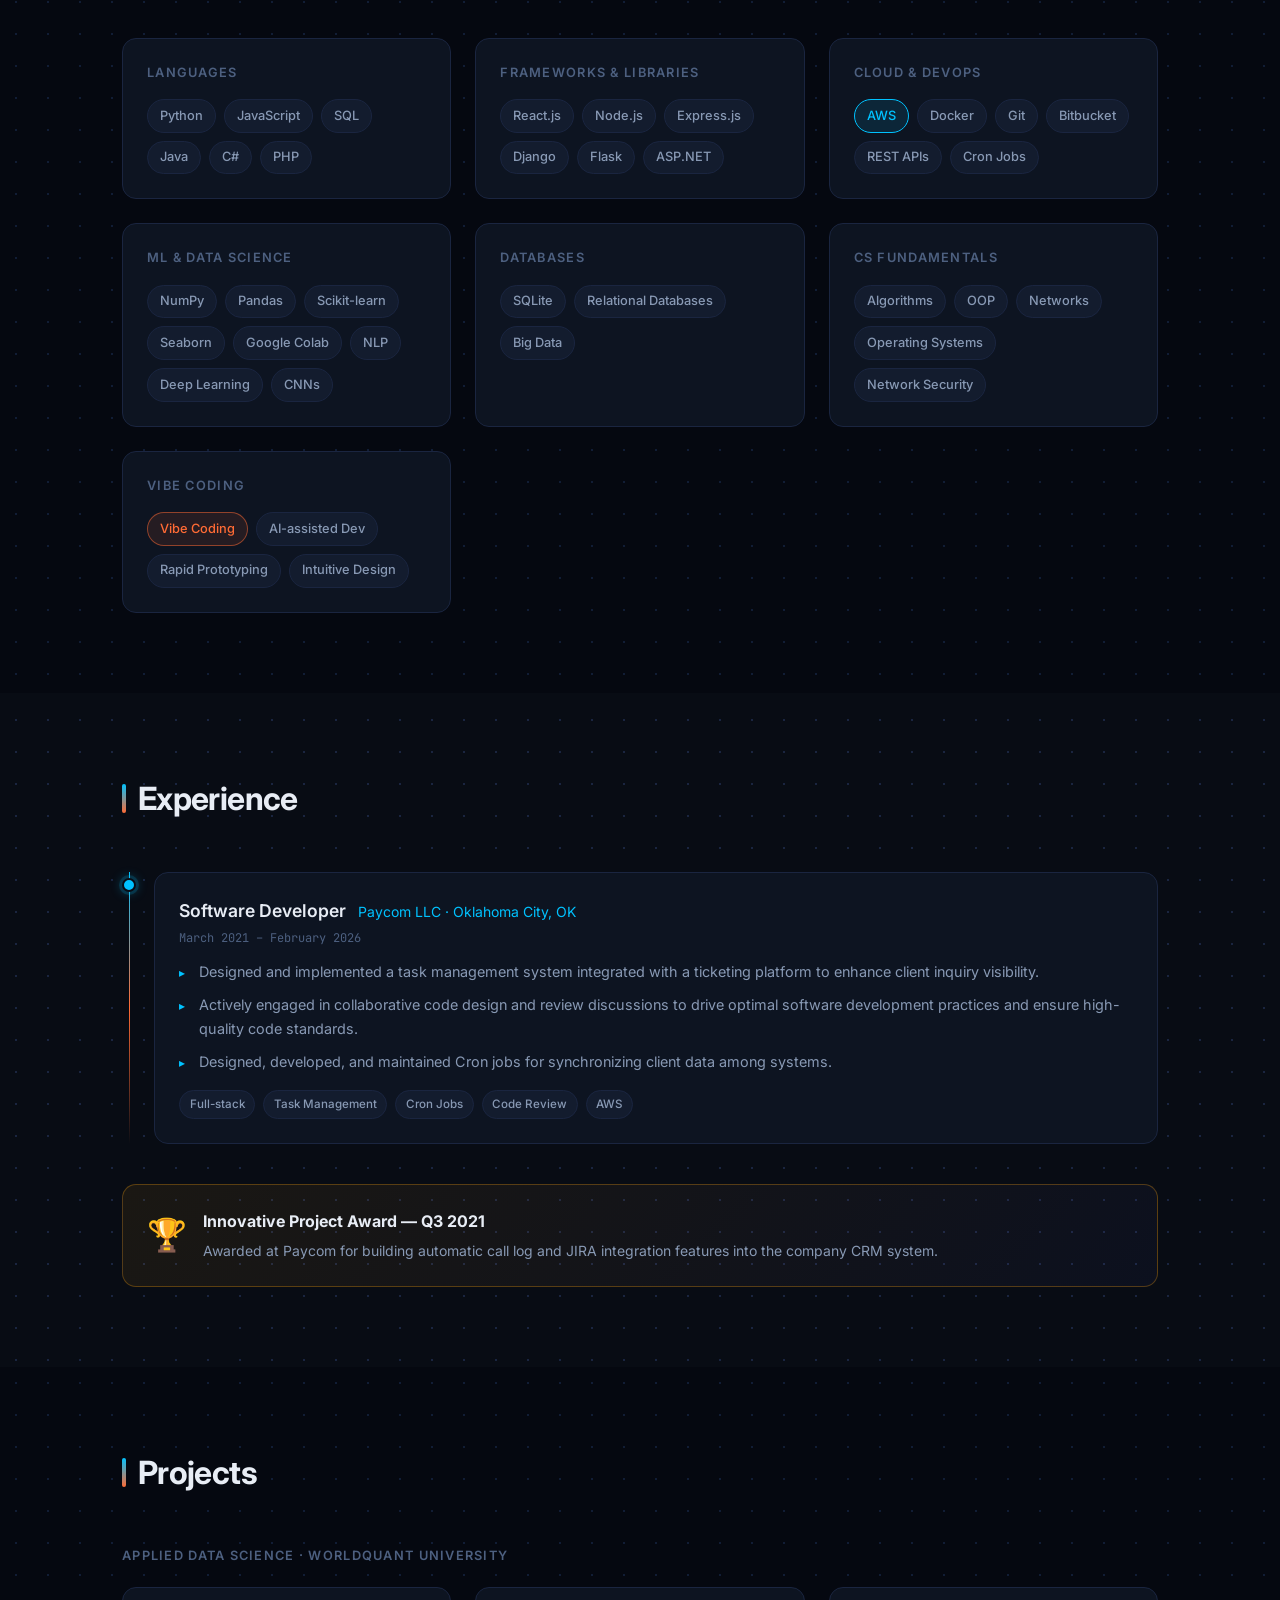
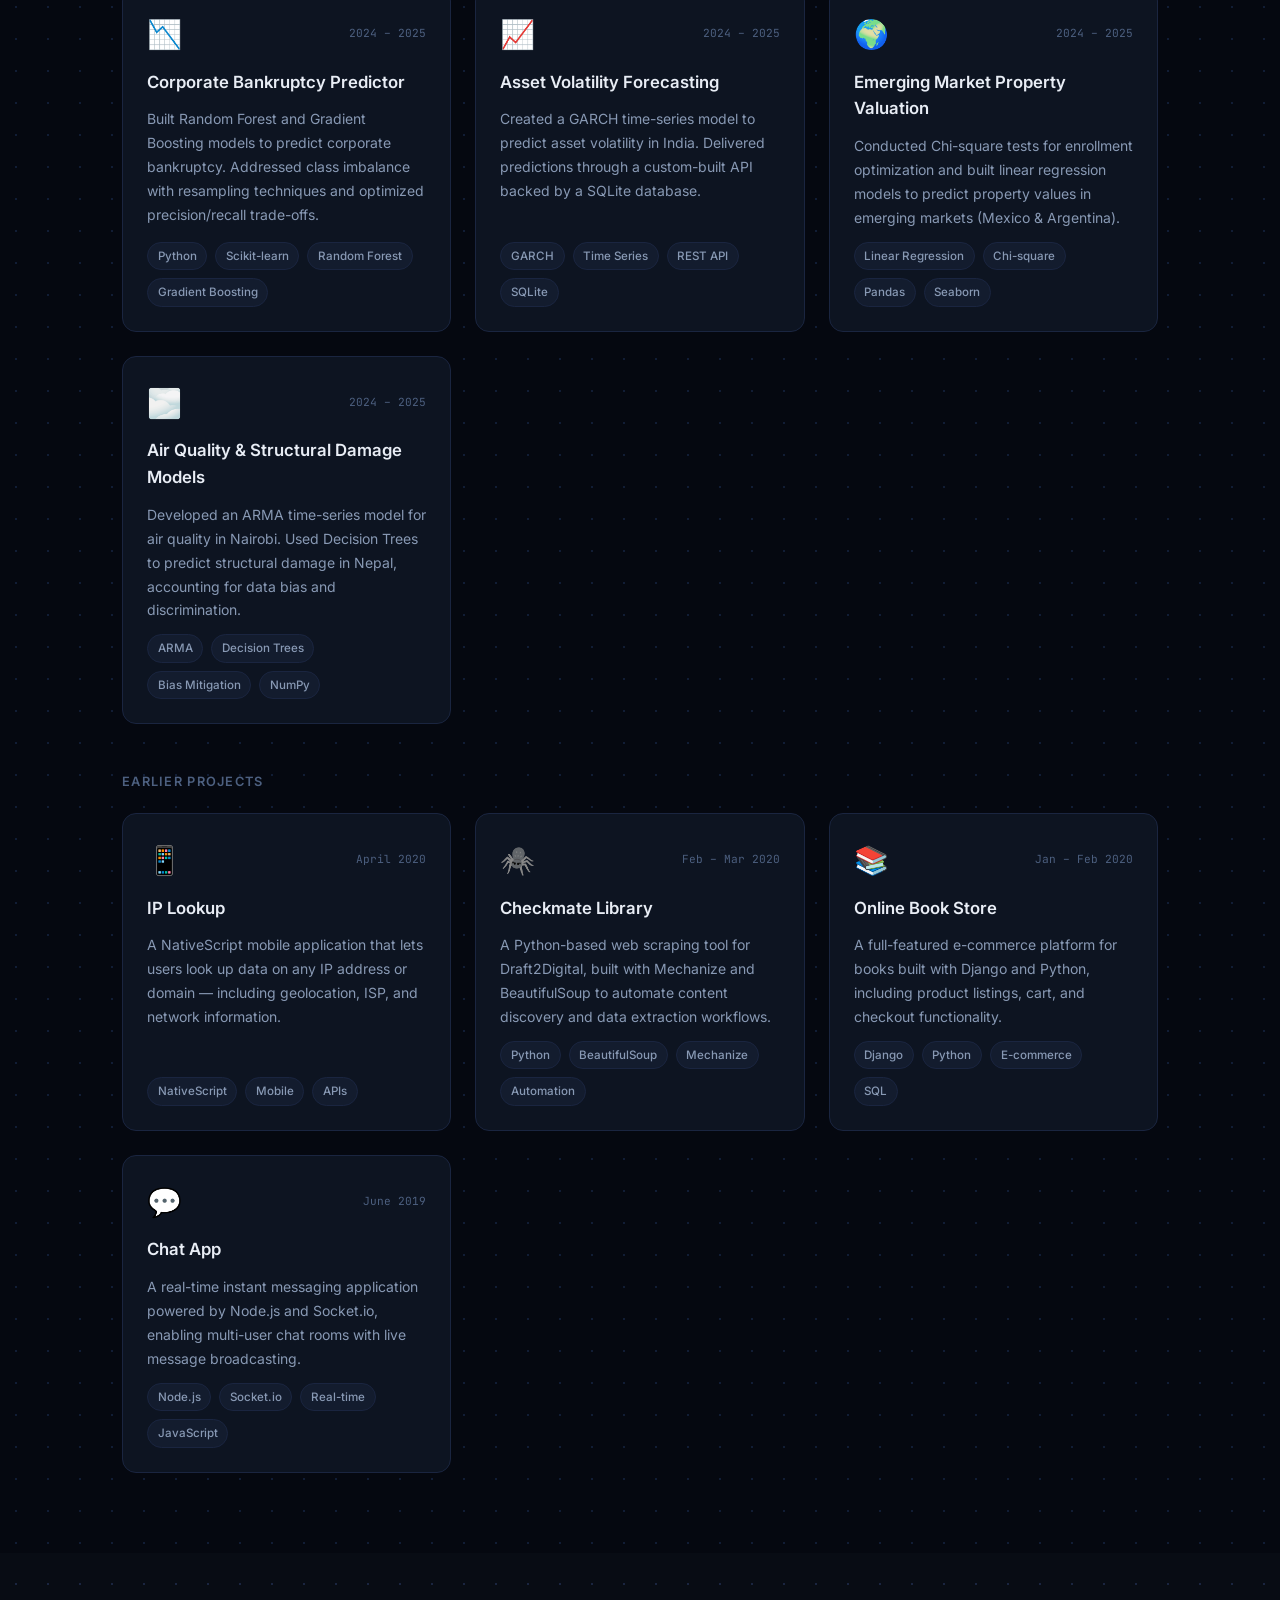
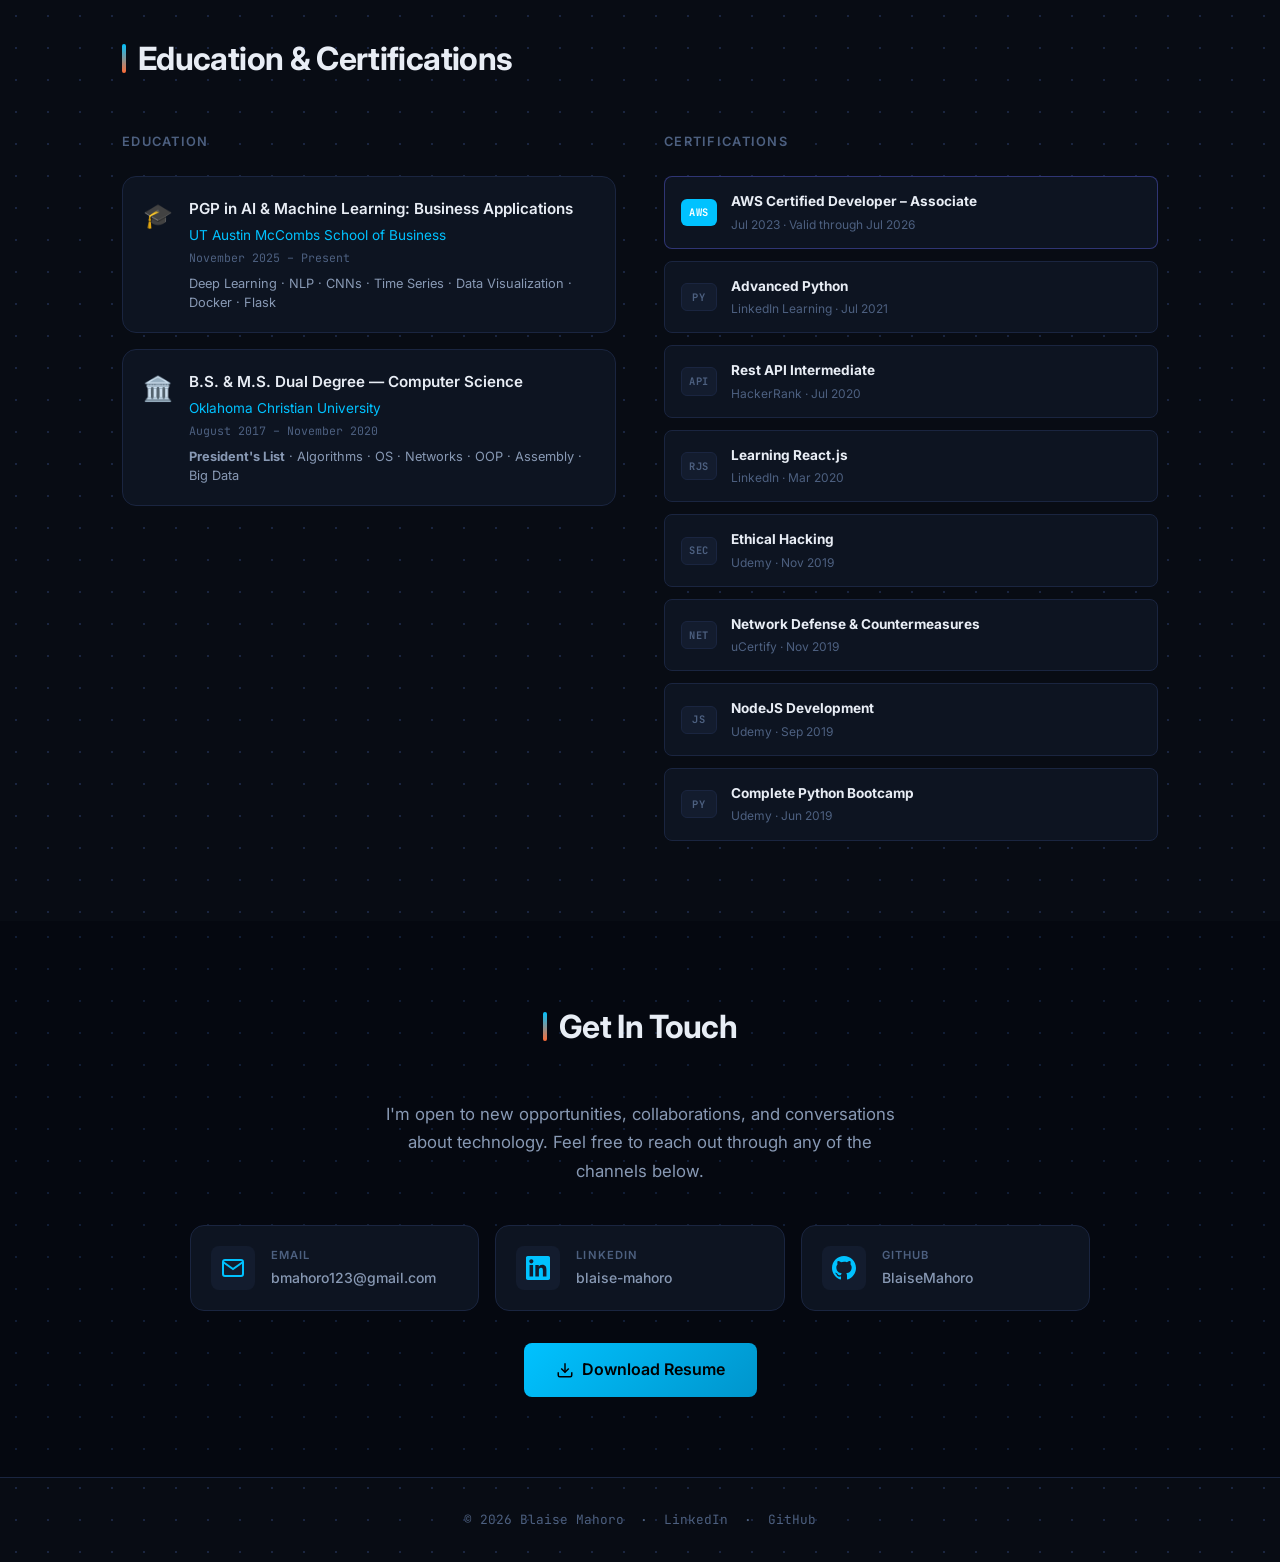
==== commit ab2e966f: "Add favicon, restyle theme with cyan/coral palette and dot grid" ====
--- a/index.html
+++ b/index.html
@@ -4,6 +4,7 @@
   <meta charset="UTF-8" />
   <meta name="viewport" content="width=device-width, initial-scale=1.0" />
   <title>Blaise Mahoro — Software Developer</title>
+  <link rel="icon" type="image/svg+xml" href="favicon.svg" />
   <link rel="stylesheet" href="style.css" />
   <link rel="preconnect" href="https://fonts.googleapis.com" />
   <link href="https://fonts.googleapis.com/css2?family=Inter:wght@300;400;500;600;700&family=JetBrains+Mono:wght@400;500&display=swap" rel="stylesheet" />
@@ -171,7 +172,7 @@
         <div class="skill-group">
           <h3 class="skill-group-title">Vibe Coding</h3>
           <div class="tags">
-            <span class="tag tag-accent">Vibe Coding</span>
+            <span class="tag tag-orange">Vibe Coding</span>
             <span class="tag">AI-assisted Dev</span>
             <span class="tag">Rapid Prototyping</span>
             <span class="tag">Intuitive Design</span>
--- a/style.css
+++ b/style.css
@@ -2,21 +2,21 @@
 *, *::before, *::after { box-sizing: border-box; margin: 0; padding: 0; }
 
 :root {
-  --bg: #0a0a0f;
-  --bg-dark: #060608;
-  --surface: #111118;
-  --surface-2: #1a1a24;
-  --border: #1e1e2e;
-  --accent: #6366f1;
-  --accent-glow: rgba(99, 102, 241, 0.15);
-  --accent-2: #a78bfa;
-  --text: #e2e8f0;
-  --text-muted: #64748b;
-  --text-dim: #94a3b8;
-  --success: #10b981;
+  --bg: #080c14;
+  --bg-dark: #050810;
+  --surface: #0d1421;
+  --surface-2: #131c2e;
+  --border: #1a2540;
+  --accent: #00c2ff;
+  --accent-glow: rgba(0, 194, 255, 0.12);
+  --accent-2: #ff6b35;
+  --accent-3: #00ff9d;
+  --text: #e8edf5;
+  --text-muted: #4d6080;
+  --text-dim: #8899b4;
   --font: 'Inter', system-ui, sans-serif;
   --mono: 'JetBrains Mono', monospace;
-  --radius: 12px;
+  --radius: 14px;
   --radius-sm: 8px;
 }
 
@@ -29,6 +29,9 @@
   line-height: 1.6;
   font-size: 16px;
   -webkit-font-smoothing: antialiased;
+  /* Dot grid background */
+  background-image: radial-gradient(circle, #1a2540 1px, transparent 1px);
+  background-size: 32px 32px;
 }
 
 a { color: inherit; text-decoration: none; }
@@ -38,8 +41,8 @@
   position: fixed;
   top: 0; left: 0; right: 0;
   z-index: 100;
-  background: rgba(10, 10, 15, 0.85);
-  backdrop-filter: blur(16px);
+  background: rgba(8, 12, 20, 0.88);
+  backdrop-filter: blur(20px);
   border-bottom: 1px solid var(--border);
 }
 
@@ -116,11 +119,22 @@
 .hero::before {
   content: '';
   position: absolute;
-  top: 20%;
-  left: -200px;
-  width: 600px;
-  height: 600px;
-  background: radial-gradient(circle, rgba(99,102,241,0.08) 0%, transparent 70%);
+  top: 10%;
+  left: -150px;
+  width: 700px;
+  height: 700px;
+  background: radial-gradient(circle, rgba(0,194,255,0.07) 0%, transparent 65%);
+  pointer-events: none;
+}
+
+.hero::after {
+  content: '';
+  position: absolute;
+  bottom: 5%;
+  right: -100px;
+  width: 400px;
+  height: 400px;
+  background: radial-gradient(circle, rgba(255,107,53,0.06) 0%, transparent 65%);
   pointer-events: none;
 }
 
@@ -140,7 +154,7 @@
   font-weight: 700;
   letter-spacing: -0.02em;
   line-height: 1.05;
-  background: linear-gradient(135deg, #fff 0%, var(--accent-2) 100%);
+  background: linear-gradient(120deg, #ffffff 0%, var(--accent) 50%, var(--accent-2) 100%);
   -webkit-background-clip: text;
   -webkit-text-fill-color: transparent;
   background-clip: text;
@@ -197,13 +211,14 @@
 }
 
 .btn-primary {
-  background: var(--accent);
-  color: #fff;
+  background: linear-gradient(135deg, var(--accent), #0095cc);
+  color: #000;
+  font-weight: 600;
 }
 .btn-primary:hover {
-  background: #4f46e5;
-  transform: translateY(-1px);
-  box-shadow: 0 8px 25px rgba(99,102,241,0.35);
+  background: linear-gradient(135deg, #33cfff, var(--accent));
+  transform: translateY(-2px);
+  box-shadow: 0 8px 28px rgba(0,194,255,0.4);
 }
 
 .btn-outline {
@@ -220,19 +235,22 @@
 .hero-badge {
   flex-shrink: 0;
   background: var(--surface);
-  border: 1px solid var(--border);
   border-radius: var(--radius);
   padding: 2rem;
   text-align: center;
   position: relative;
   overflow: hidden;
+  /* Animated gradient border */
+  border: 1px solid transparent;
+  background-clip: padding-box;
+  box-shadow: 0 0 0 1px rgba(0,194,255,0.3), 0 0 30px rgba(0,194,255,0.08);
 }
 
 .hero-badge::before {
   content: '';
   position: absolute;
   inset: 0;
-  background: linear-gradient(135deg, var(--accent-glow), transparent);
+  background: linear-gradient(135deg, rgba(0,194,255,0.1), rgba(255,107,53,0.05));
 }
 
 .badge-inner { position: relative; }
@@ -260,6 +278,8 @@
 
 .section-dark {
   background: var(--bg-dark);
+  background-image: radial-gradient(circle, #111d35 1px, transparent 1px);
+  background-size: 32px 32px;
 }
 
 .container {
@@ -274,18 +294,19 @@
   letter-spacing: -0.02em;
   margin-bottom: 3rem;
   position: relative;
+  display: inline-flex;
+  align-items: center;
+  gap: 0.75rem;
+}
+
+.section-title::before {
+  content: '';
   display: inline-block;
-}
-
-.section-title::after {
-  content: '';
-  position: absolute;
-  bottom: -8px;
-  left: 0;
-  width: 40px;
-  height: 3px;
-  background: var(--accent);
-  border-radius: 2px;
+  width: 4px;
+  height: 1.8rem;
+  background: linear-gradient(180deg, var(--accent), var(--accent-2));
+  border-radius: 4px;
+  flex-shrink: 0;
 }
 
 /* ===== About ===== */
@@ -316,7 +337,27 @@
   border-radius: var(--radius-sm);
   padding: 1.25rem;
   text-align: center;
-}
+  position: relative;
+  overflow: hidden;
+  transition: border-color 0.2s, box-shadow 0.2s;
+}
+
+.stat:hover {
+  border-color: var(--accent);
+  box-shadow: 0 0 20px rgba(0,194,255,0.1);
+}
+
+.stat::after {
+  content: '';
+  position: absolute;
+  top: 0; left: 0; right: 0;
+  height: 2px;
+  background: linear-gradient(90deg, var(--accent), var(--accent-2));
+  opacity: 0;
+  transition: opacity 0.2s;
+}
+
+.stat:hover::after { opacity: 1; }
 
 .stat-number {
   display: block;
@@ -346,10 +387,24 @@
   border: 1px solid var(--border);
   border-radius: var(--radius);
   padding: 1.5rem;
-  transition: border-color 0.2s;
-}
-
-.skill-group:hover { border-color: var(--accent); }
+  transition: all 0.25s;
+  position: relative;
+  overflow: hidden;
+}
+
+.skill-group::before {
+  content: '';
+  position: absolute;
+  top: 0; left: 0; right: 0;
+  height: 2px;
+  background: linear-gradient(90deg, var(--accent), var(--accent-2));
+  transform: scaleX(0);
+  transform-origin: left;
+  transition: transform 0.3s ease;
+}
+
+.skill-group:hover { border-color: rgba(0,194,255,0.3); box-shadow: 0 4px 20px rgba(0,194,255,0.08); }
+.skill-group:hover::before { transform: scaleX(1); }
 
 .skill-group-title {
   font-size: 0.8rem;
@@ -380,9 +435,21 @@
 }
 
 .tag-accent {
-  background: var(--accent-glow);
+  background: rgba(0,194,255,0.1);
   border-color: var(--accent);
   color: var(--accent);
+}
+
+.tag-orange {
+  background: rgba(255,107,53,0.1);
+  border-color: rgba(255,107,53,0.5);
+  color: var(--accent-2);
+}
+
+.tag-green {
+  background: rgba(0,255,157,0.08);
+  border-color: rgba(0,255,157,0.4);
+  color: var(--accent-3);
 }
 
 .tag-sm {
@@ -402,7 +469,7 @@
   left: 7px;
   top: 0; bottom: 0;
   width: 1px;
-  background: var(--border);
+  background: linear-gradient(180deg, var(--accent), var(--accent-2), transparent);
 }
 
 .timeline-item {
@@ -419,7 +486,7 @@
   border-radius: 50%;
   background: var(--accent);
   border: 2px solid var(--bg);
-  box-shadow: 0 0 0 3px var(--accent-glow);
+  box-shadow: 0 0 0 3px rgba(0,194,255,0.15), 0 0 12px rgba(0,194,255,0.4);
 }
 
 .timeline-dot-muted {
@@ -550,9 +617,9 @@
 }
 
 .project-card:hover {
-  border-color: var(--accent);
+  border-color: rgba(0,194,255,0.4);
   transform: translateY(-4px);
-  box-shadow: 0 12px 40px rgba(99,102,241,0.15);
+  box-shadow: 0 12px 40px rgba(0,194,255,0.12), 0 0 0 1px rgba(0,194,255,0.1);
 }
 
 .project-header {
@@ -721,9 +788,9 @@
 }
 
 .contact-card:hover {
-  border-color: var(--accent);
+  border-color: rgba(0,194,255,0.4);
   transform: translateY(-3px);
-  box-shadow: 0 10px 30px rgba(99,102,241,0.15);
+  box-shadow: 0 10px 30px rgba(0,194,255,0.12);
   color: var(--text);
 }
 
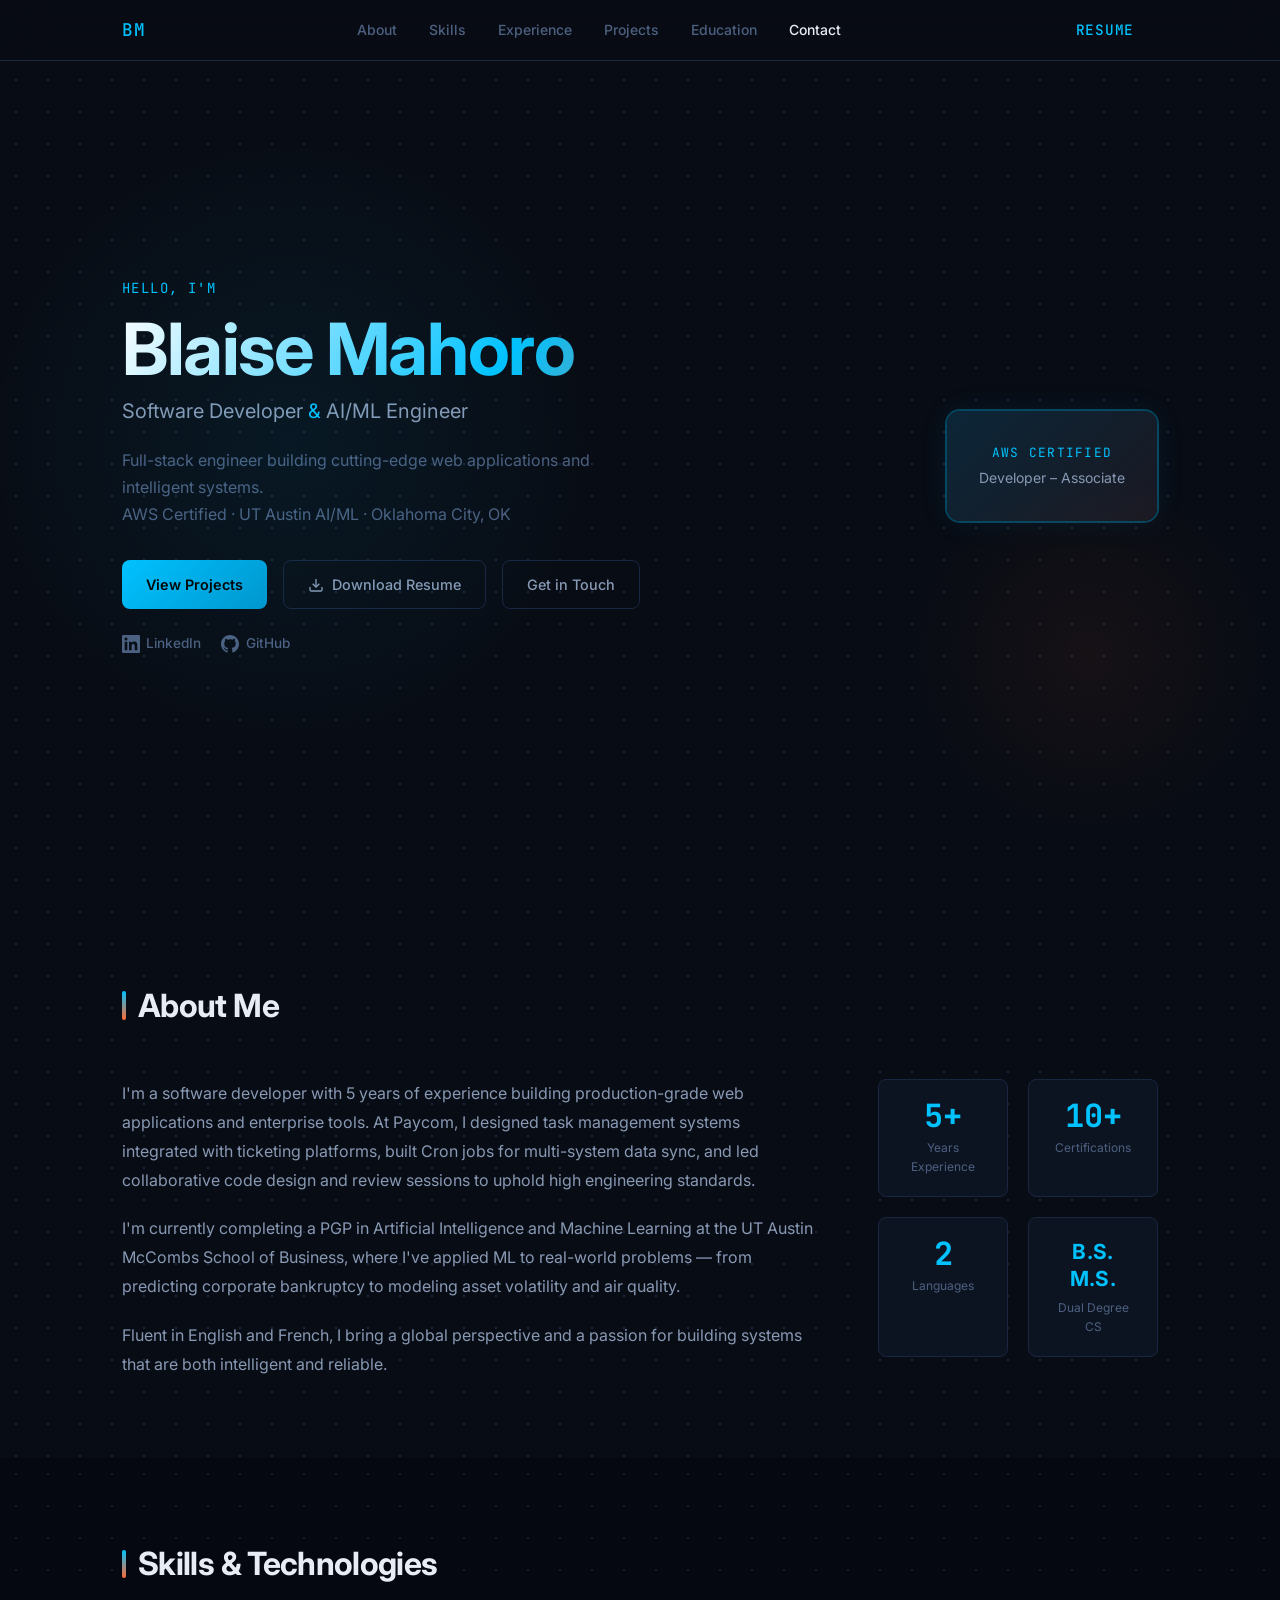
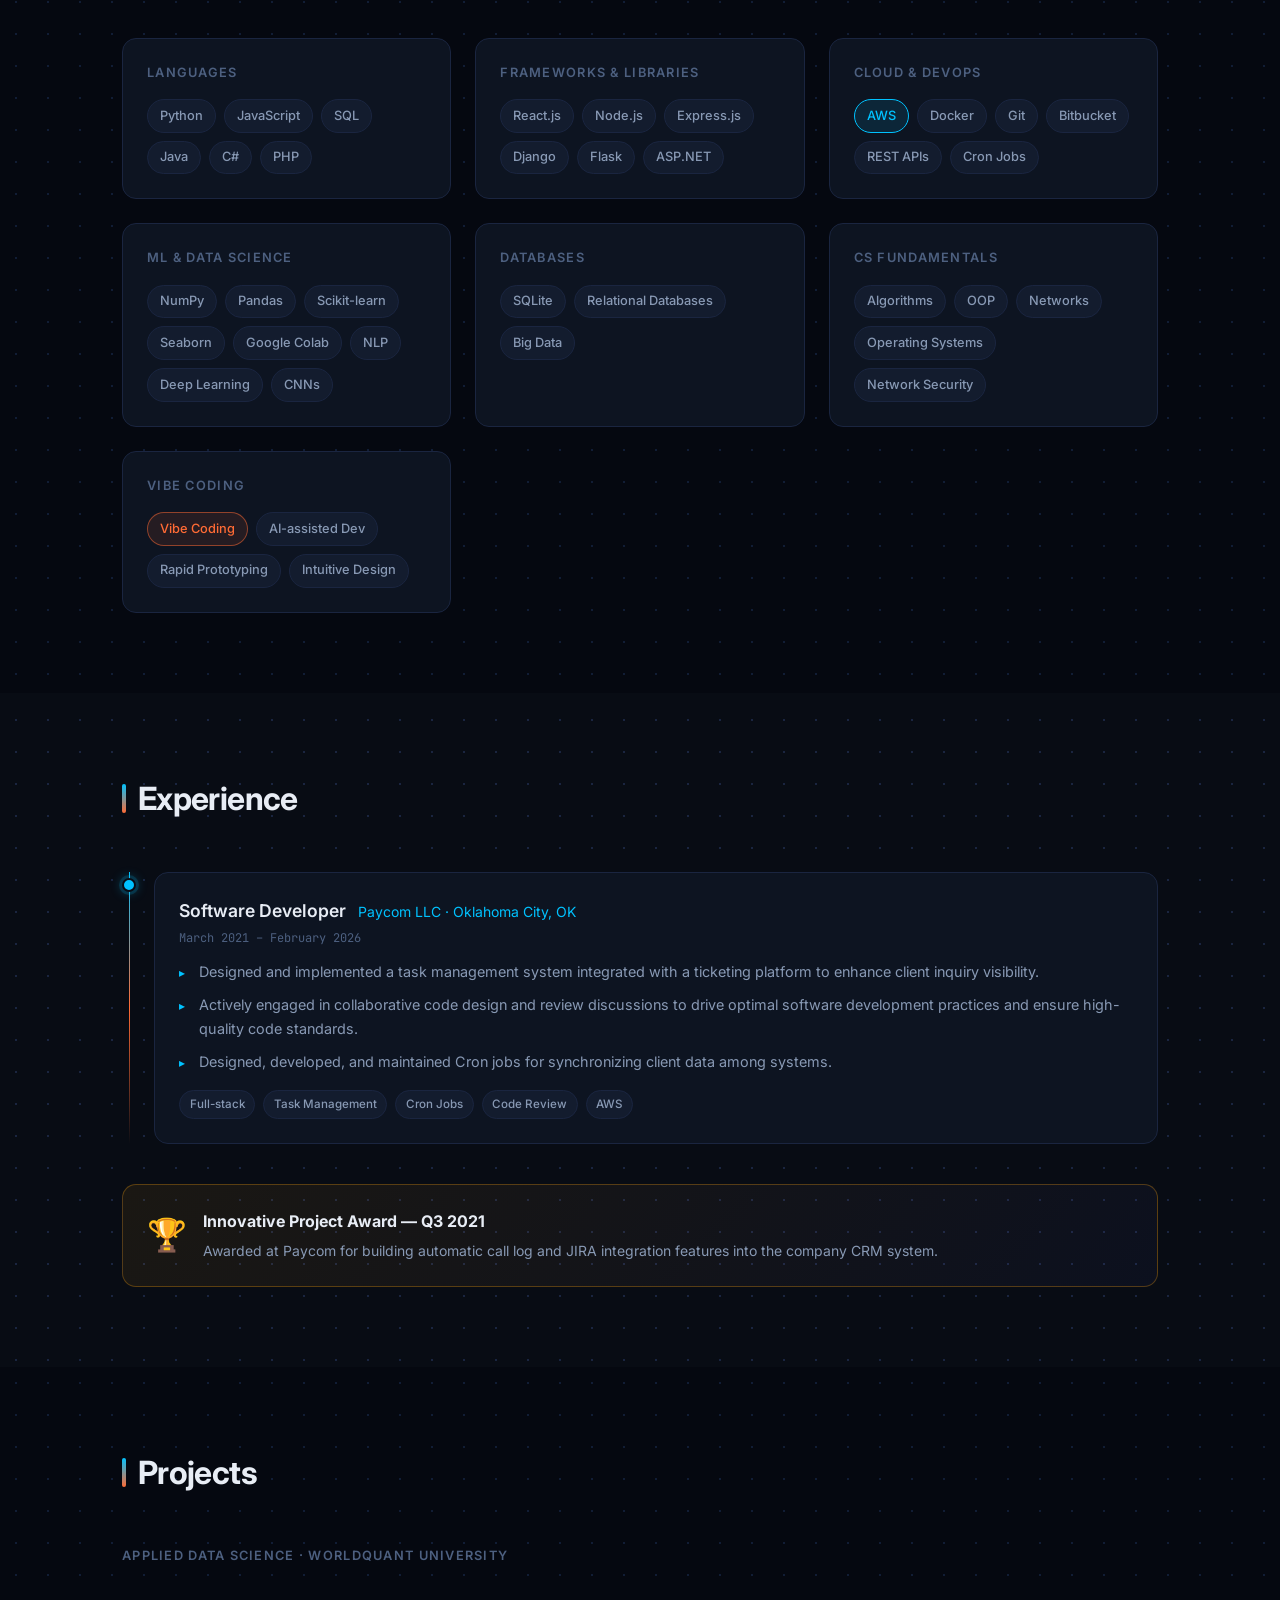
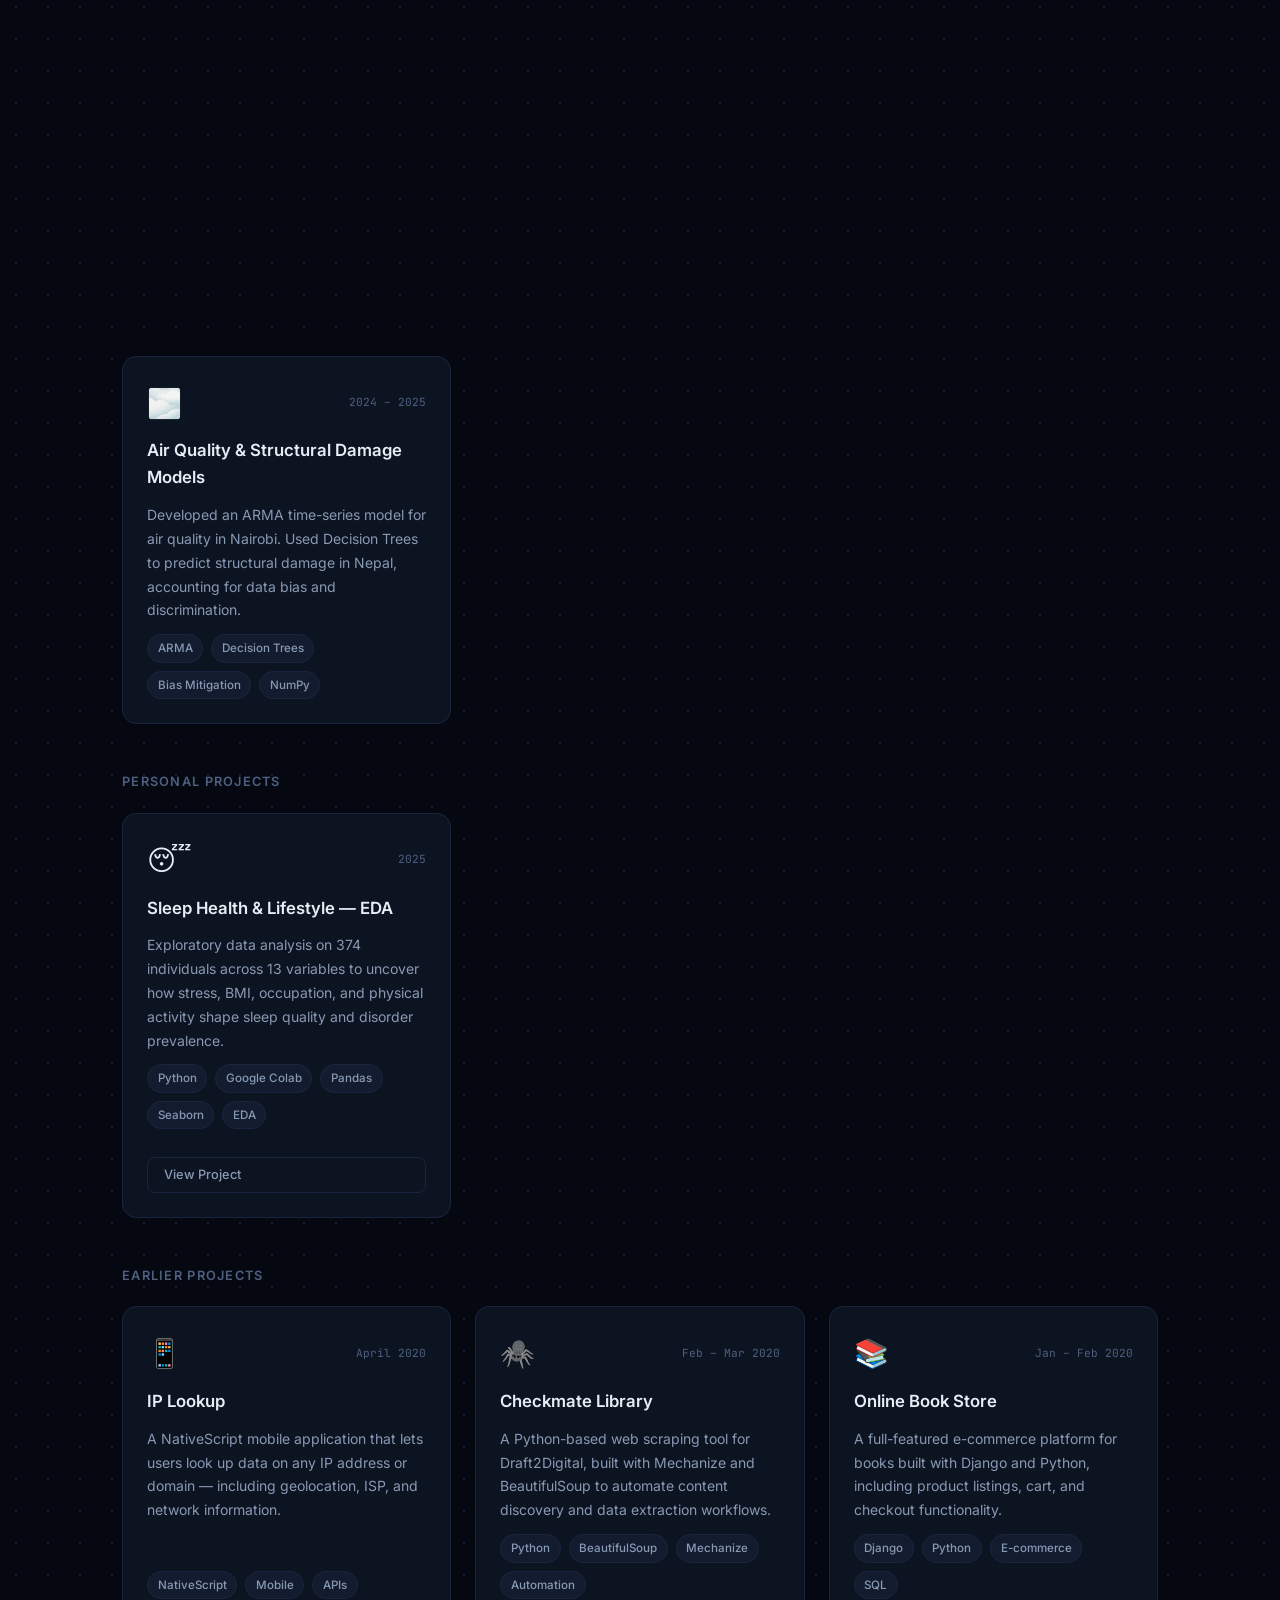
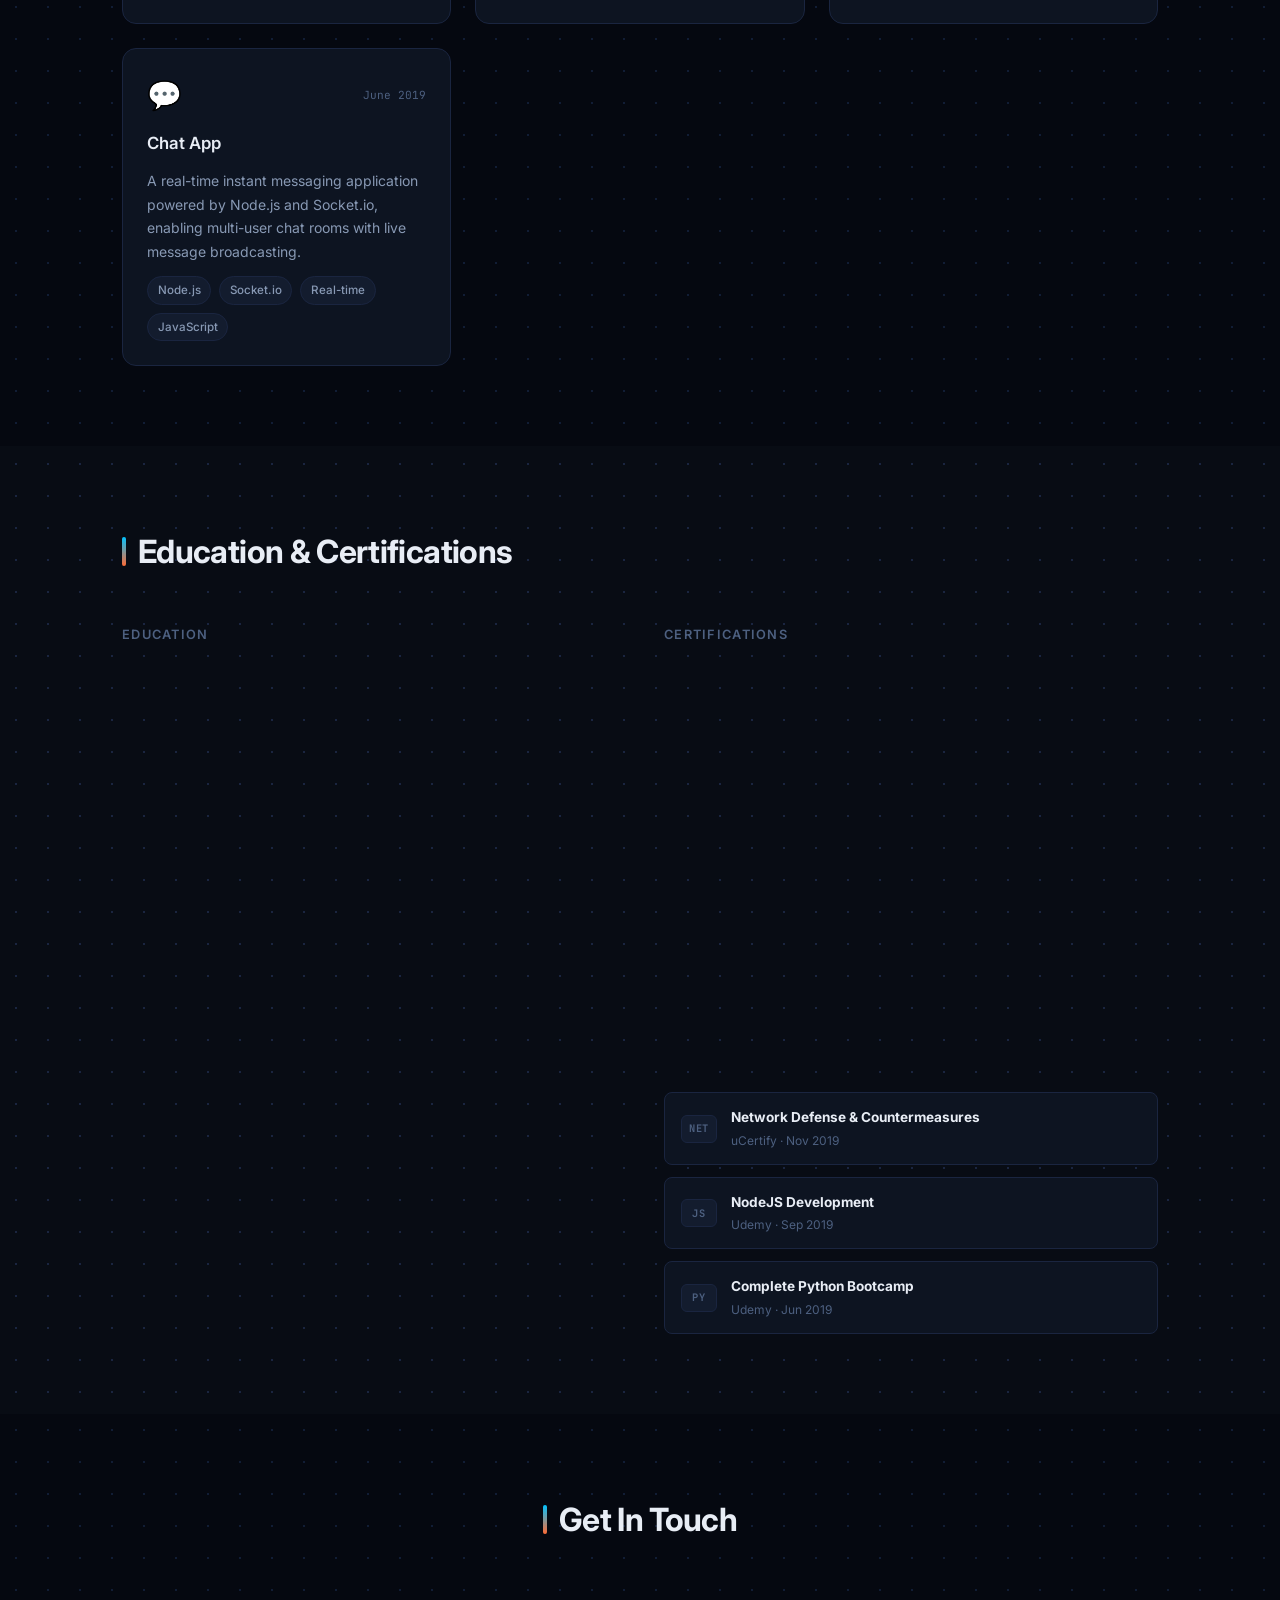
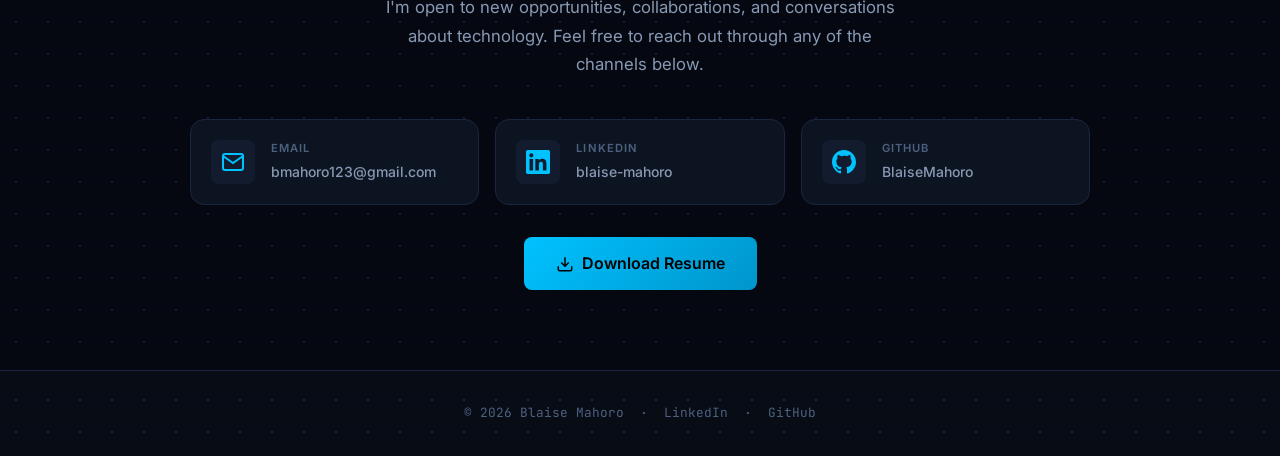
==== commit 48216f01: "added data analysis project" ====
--- a/index.html
+++ b/index.html
@@ -3,7 +3,45 @@
 <head>
   <meta charset="UTF-8" />
   <meta name="viewport" content="width=device-width, initial-scale=1.0" />
-  <title>Blaise Mahoro — Software Developer</title>
+  <title>Blaise Mahoro — Software Developer & AI/ML Engineer</title>
+  <meta name="description" content="Blaise Mahoro is a software developer and AI/ML engineer based in Oklahoma City. AWS Certified, full-stack developer at Paycom with expertise in Python, React, Node.js, and machine learning." />
+  <meta name="keywords" content="Blaise Mahoro, software developer, AI engineer, machine learning, Python, React, Node.js, AWS, full-stack developer, Oklahoma City" />
+  <meta name="author" content="Blaise Mahoro" />
+  <meta name="robots" content="index, follow" />
+  <link rel="canonical" href="https://blaisemahoro.github.io/" />
+
+  <!-- Open Graph / Social sharing -->
+  <meta property="og:type" content="website" />
+  <meta property="og:url" content="https://blaisemahoro.github.io/" />
+  <meta property="og:title" content="Blaise Mahoro — Software Developer & AI/ML Engineer" />
+  <meta property="og:description" content="AWS Certified full-stack developer and AI/ML engineer. Building cutting-edge web applications and intelligent systems." />
+  <meta property="og:image" content="https://blaisemahoro.github.io/og-image.png" />
+
+  <!-- Twitter Card -->
+  <meta name="twitter:card" content="summary_large_image" />
+  <meta name="twitter:title" content="Blaise Mahoro — Software Developer & AI/ML Engineer" />
+  <meta name="twitter:description" content="AWS Certified full-stack developer and AI/ML engineer. Building cutting-edge web applications and intelligent systems." />
+  <meta name="twitter:image" content="https://blaisemahoro.github.io/og-image.png" />
+
+  <!-- Structured data (JSON-LD) -->
+  <script type="application/ld+json">
+  {
+    "@context": "https://schema.org",
+    "@type": "Person",
+    "name": "Blaise Mahoro",
+    "url": "https://blaisemahoro.github.io",
+    "email": "bmahoro123@gmail.com",
+    "jobTitle": "Software Developer",
+    "worksFor": { "@type": "Organization", "name": "Paycom" },
+    "address": { "@type": "PostalAddress", "addressLocality": "Oklahoma City", "addressRegion": "OK", "addressCountry": "US" },
+    "sameAs": [
+      "https://www.linkedin.com/in/blaise-mahoro/",
+      "https://github.com/BlaiseMahoro"
+    ],
+    "knowsAbout": ["Python", "JavaScript", "React", "Node.js", "AWS", "Machine Learning", "Django", "SQL"]
+  }
+  </script>
+
   <link rel="icon" type="image/svg+xml" href="favicon.svg" />
   <link rel="stylesheet" href="style.css" />
   <link rel="preconnect" href="https://fonts.googleapis.com" />
@@ -85,7 +123,7 @@
             <span class="stat-label">Languages</span>
           </div>
           <div class="stat">
-            <span class="stat-number">B.S.+M.S.</span>
+            <span class="stat-number stat-number--deg">B.S.<br>M.S.</span>
             <span class="stat-label">Dual Degree CS</span>
           </div>
         </div>
@@ -295,6 +333,28 @@
 
       </div>
 
+      <h3 class="projects-sub-title">Personal Projects</h3>
+      <div class="projects-grid" style="margin-bottom: 3rem;">
+
+        <div class="project-card">
+          <div class="project-header">
+            <span class="project-icon">😴</span>
+            <span class="project-date">2025</span>
+          </div>
+          <h3>Sleep Health &amp; Lifestyle — EDA</h3>
+          <p>Exploratory data analysis on 374 individuals across 13 variables to uncover how stress, BMI, occupation, and physical activity shape sleep quality and disorder prevalence.</p>
+          <div class="tags">
+            <span class="tag tag-sm">Python</span>
+            <span class="tag tag-sm">Google Colab</span>
+            <span class="tag tag-sm">Pandas</span>
+            <span class="tag tag-sm">Seaborn</span>
+            <span class="tag tag-sm">EDA</span>
+          </div>
+          <a href="./Sleep_Health_EDA_Colab_complete.html" class="btn btn-outline" style="margin-top: 1rem; font-size: 0.8rem; padding: 0.4rem 1rem;">View Project</a>
+        </div>
+
+      </div>
+
       <h3 class="projects-sub-title">Earlier Projects</h3>
       <div class="projects-grid">
 
--- a/style.css
+++ b/style.css
@@ -366,6 +366,20 @@
   color: var(--accent);
   font-family: var(--mono);
   line-height: 1;
+  overflow-wrap: break-word;
+  word-break: break-word;
+  white-space: normal;
+}
+
+.stat-number--sm {
+  font-size: 1.25rem;
+}
+
+.stat-number--deg {
+  font-size: 1.3rem;
+  font-family: var(--sans);
+  line-height: 1.3;
+  letter-spacing: 0.02em;
 }
 
 .stat-label {
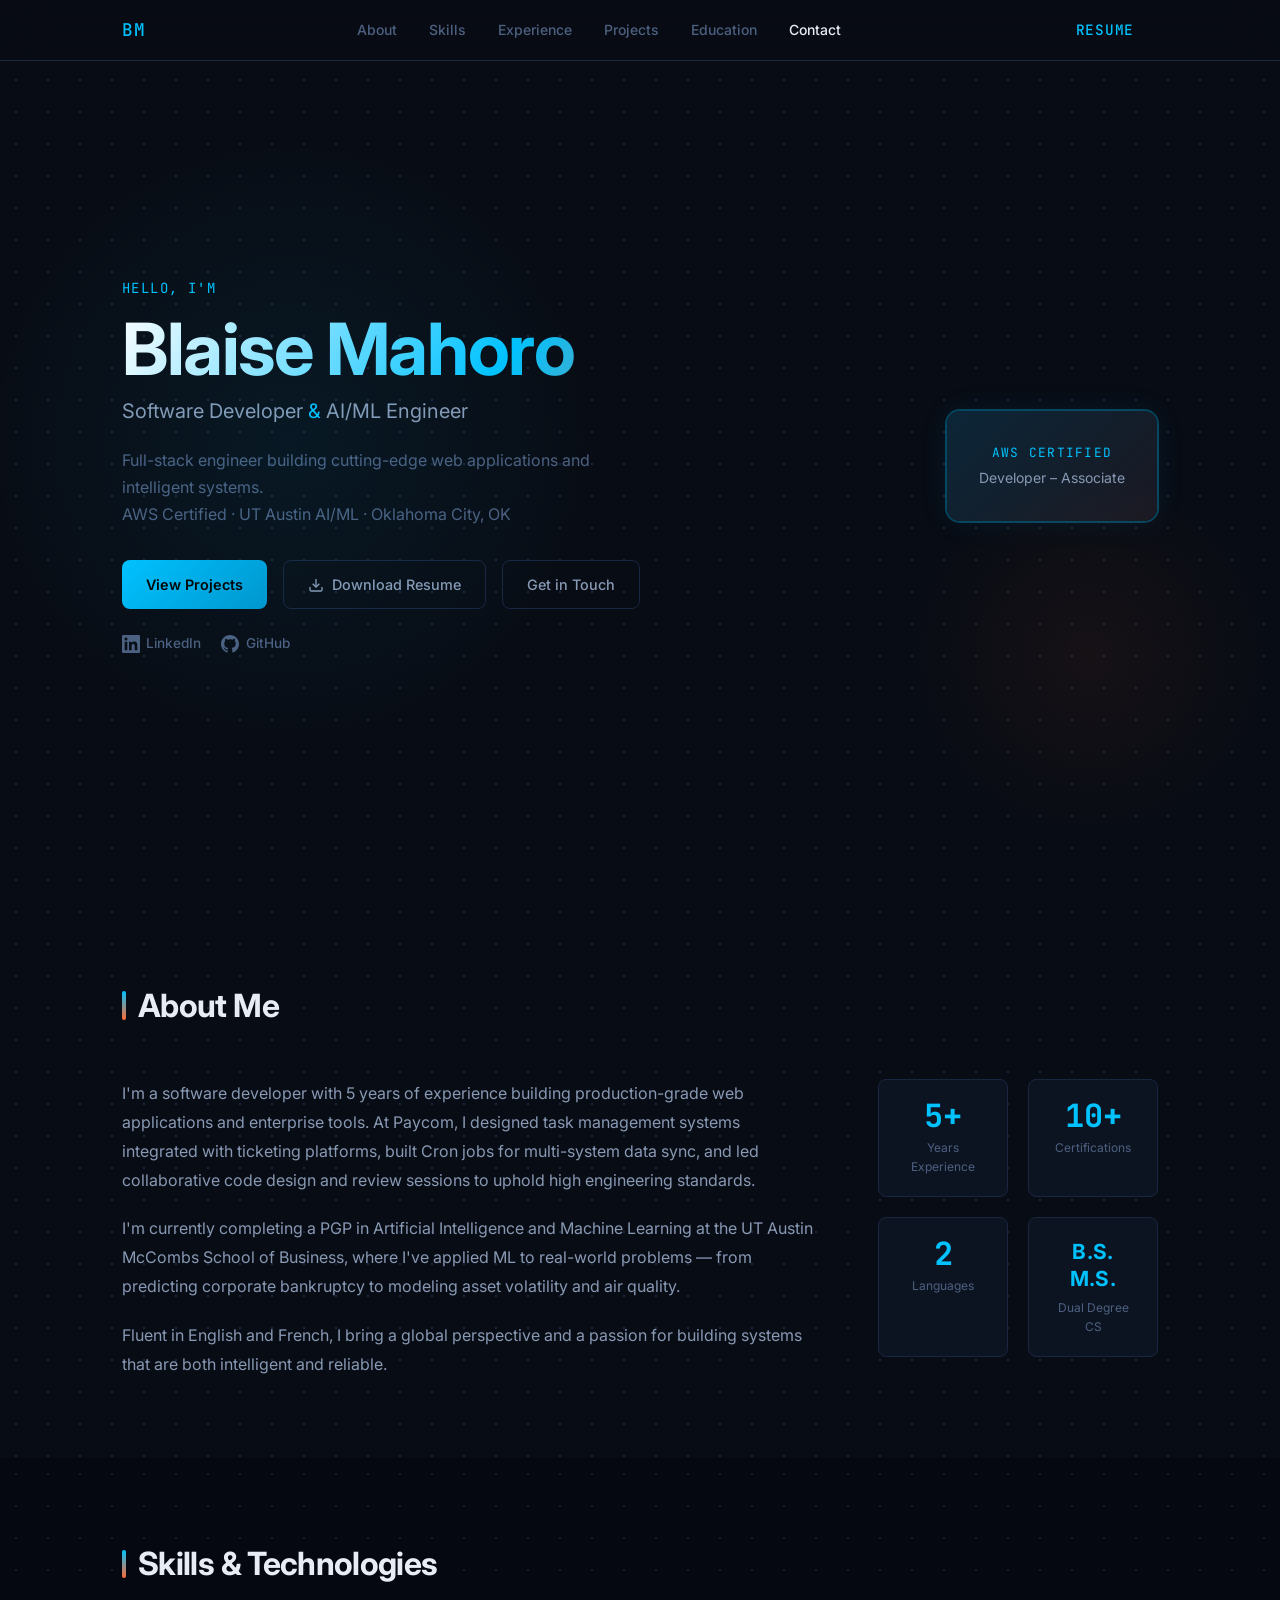
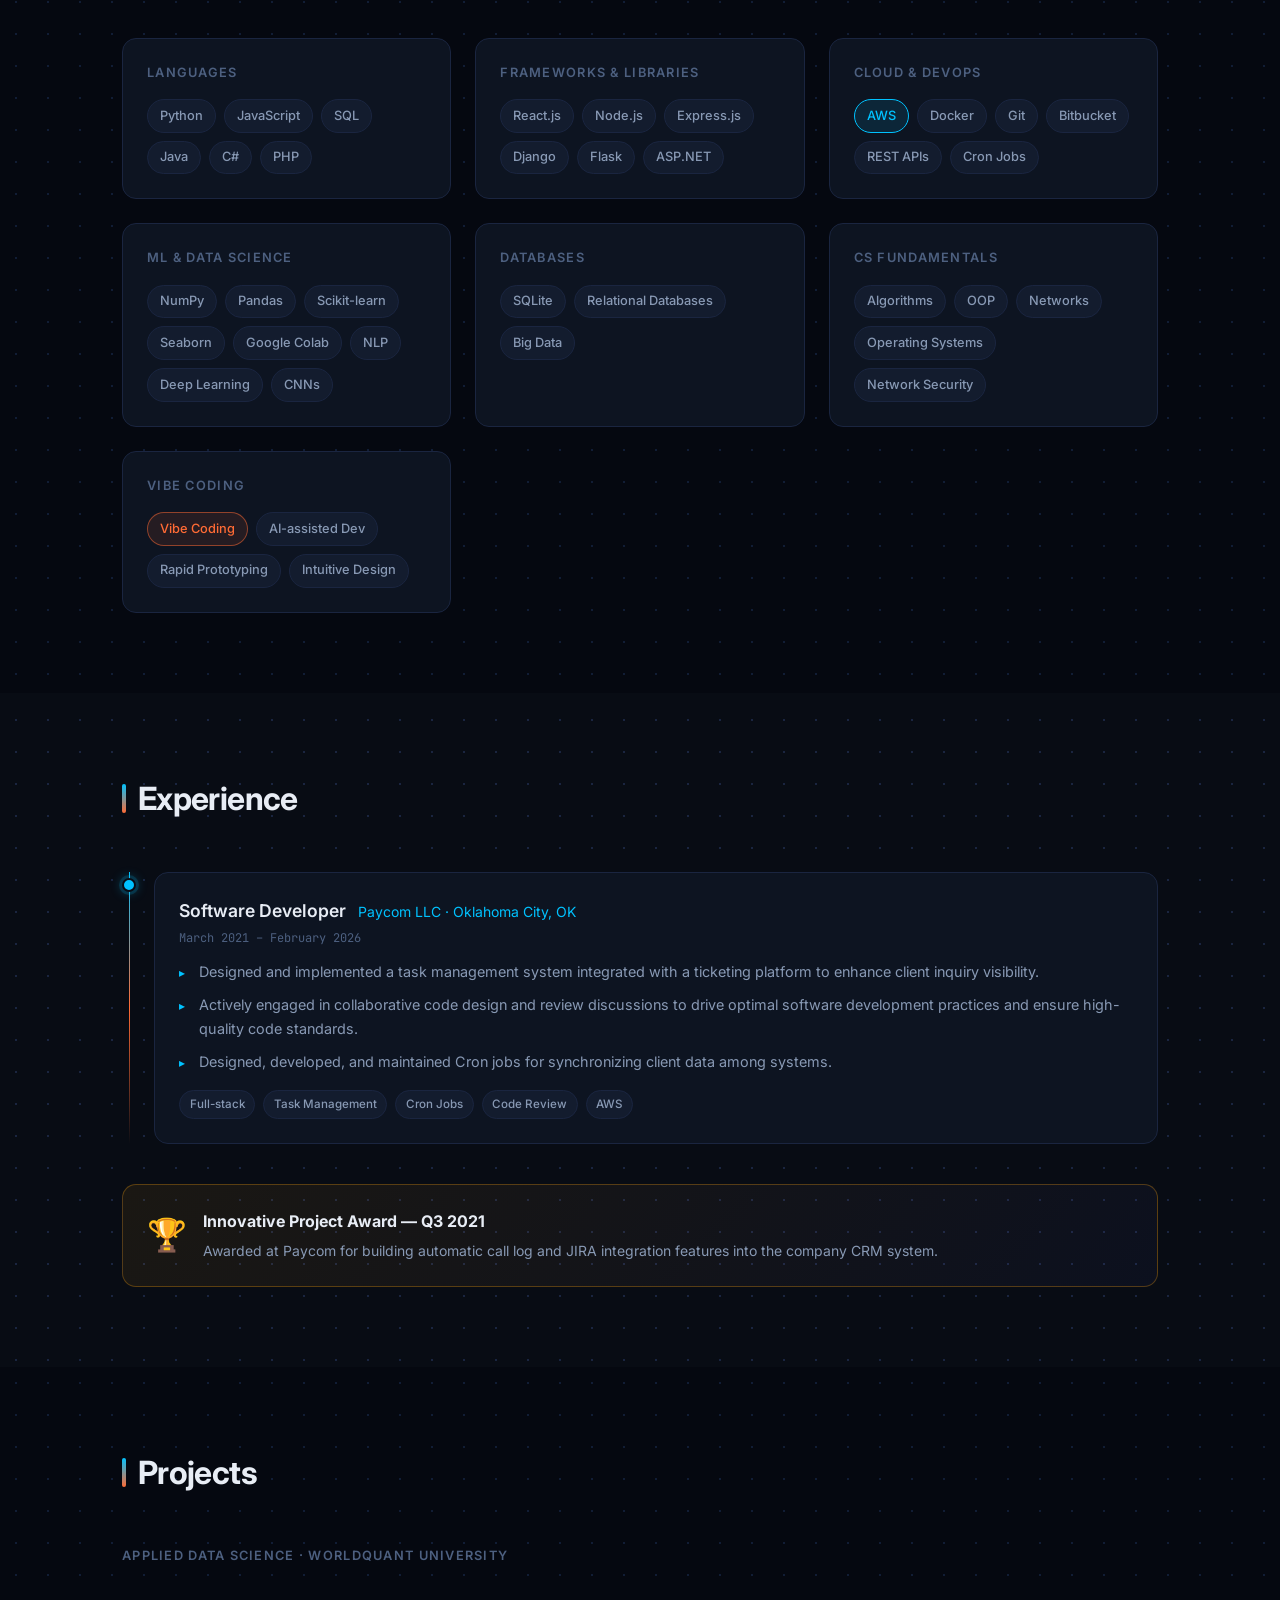
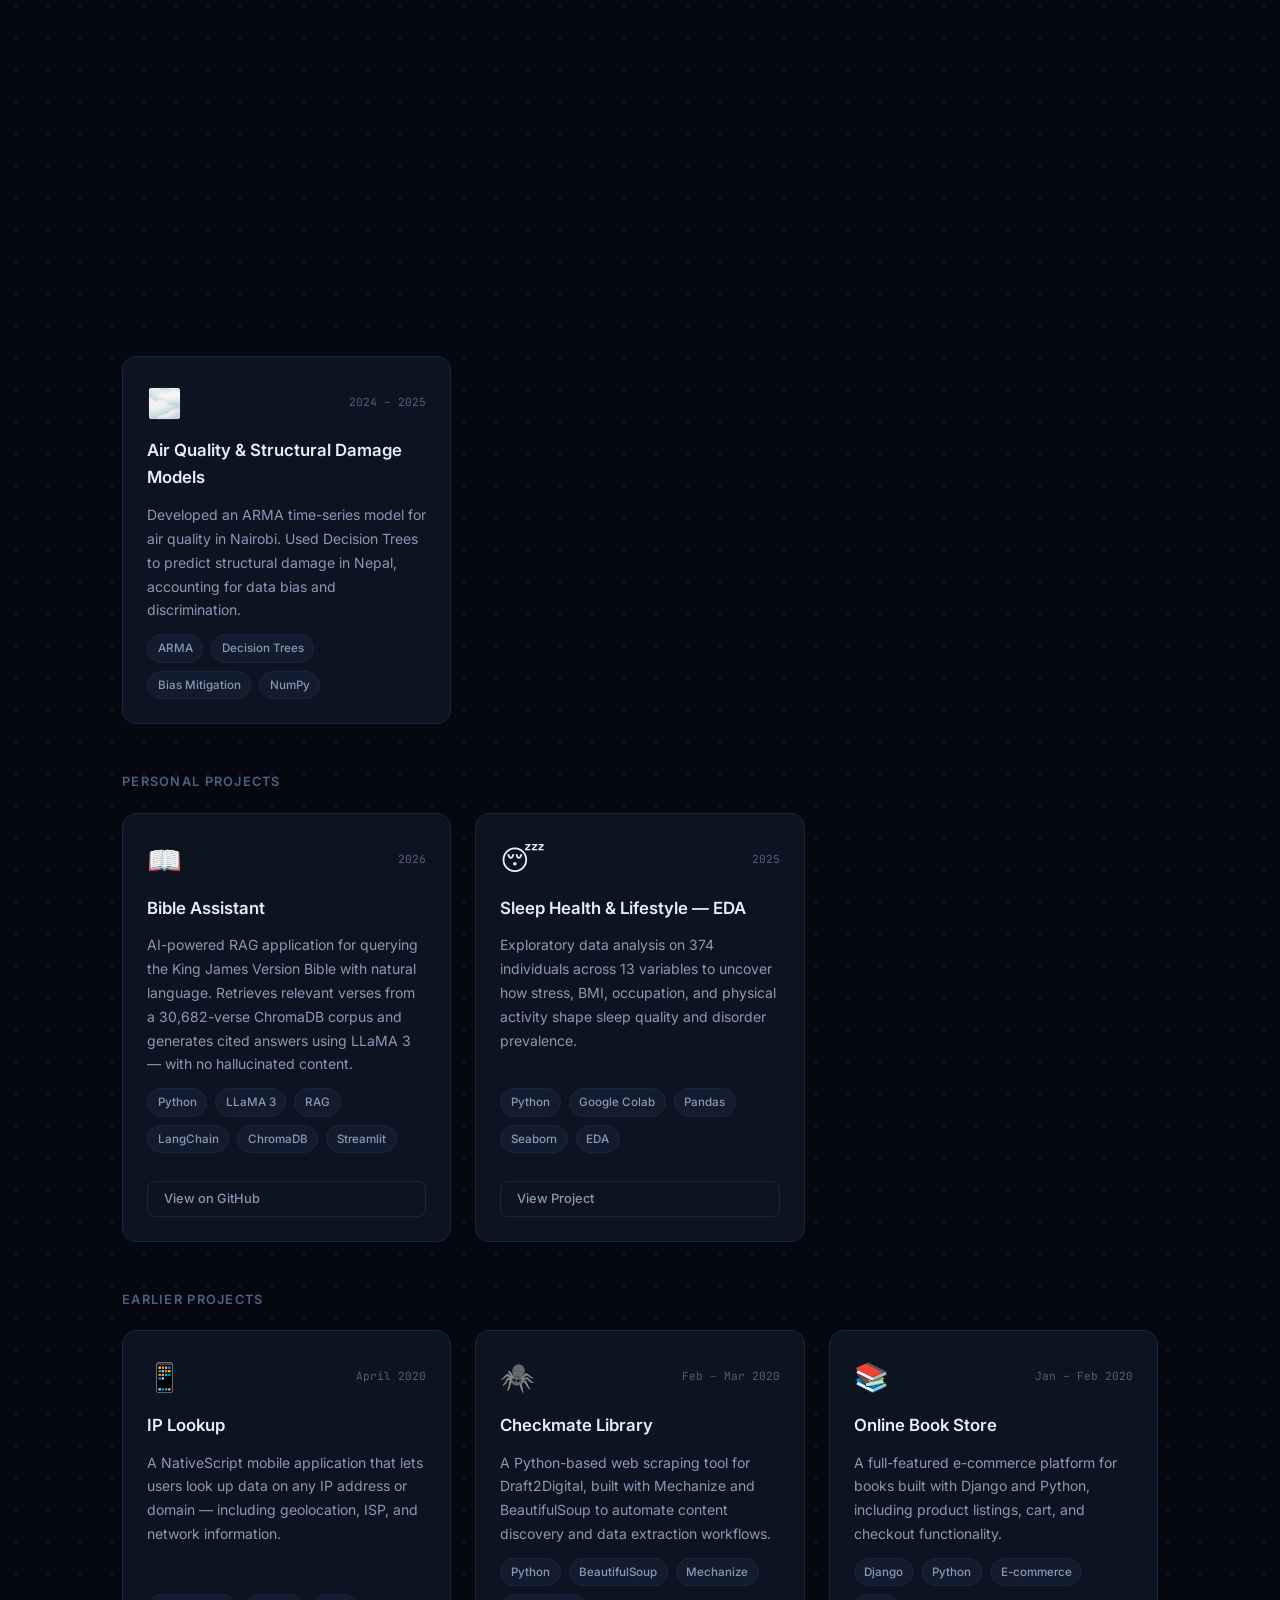
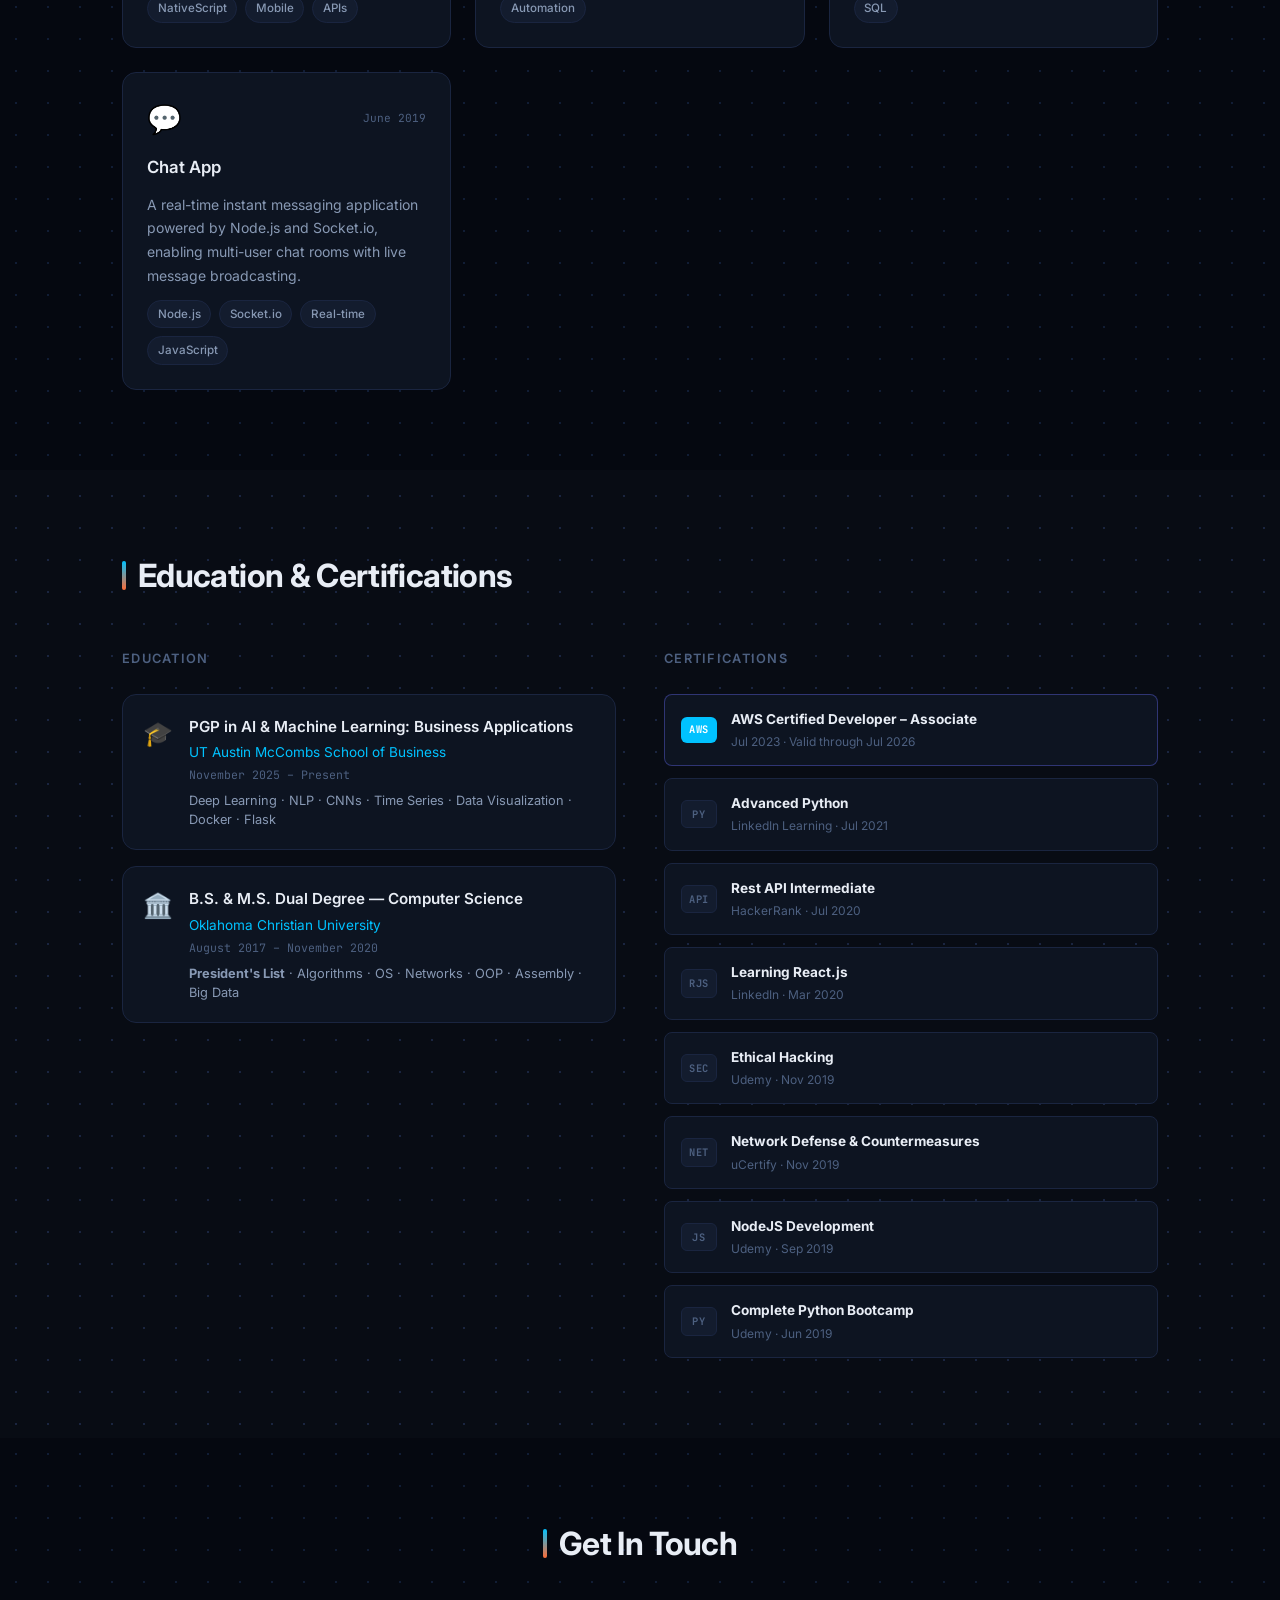
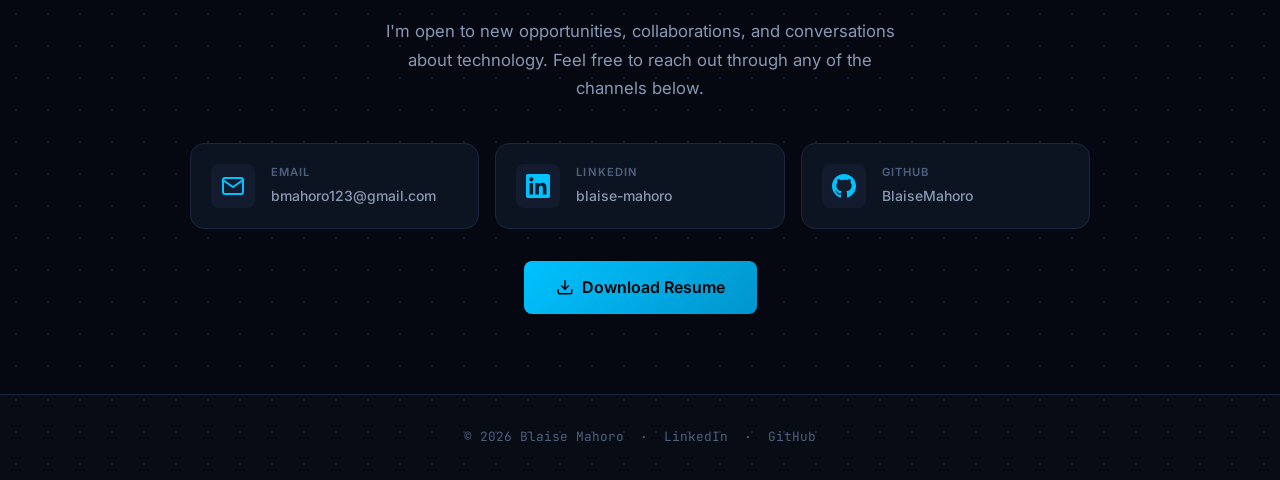
==== commit 3a7585c8: "small refactor" ====
--- a/index.html
+++ b/index.html
@@ -338,6 +338,24 @@
 
         <div class="project-card">
           <div class="project-header">
+            <span class="project-icon">📖</span>
+            <span class="project-date">2026</span>
+          </div>
+          <h3>Bible Assistant</h3>
+          <p>AI-powered RAG application for querying the King James Version Bible with natural language. Retrieves relevant verses from a 30,682-verse ChromaDB corpus and generates cited answers using LLaMA 3 — with no hallucinated content.</p>
+          <div class="tags">
+            <span class="tag tag-sm">Python</span>
+            <span class="tag tag-sm">LLaMA 3</span>
+            <span class="tag tag-sm">RAG</span>
+            <span class="tag tag-sm">LangChain</span>
+            <span class="tag tag-sm">ChromaDB</span>
+            <span class="tag tag-sm">Streamlit</span>
+          </div>
+          <a href="https://github.com/BlaiseMahoro/bible_assistant" target="_blank" rel="noopener noreferrer" class="btn btn-outline" style="margin-top: 1rem; font-size: 0.8rem; padding: 0.4rem 1rem;">View on GitHub</a>
+        </div>
+
+        <div class="project-card">
+          <div class="project-header">
             <span class="project-icon">😴</span>
             <span class="project-date">2025</span>
           </div>
